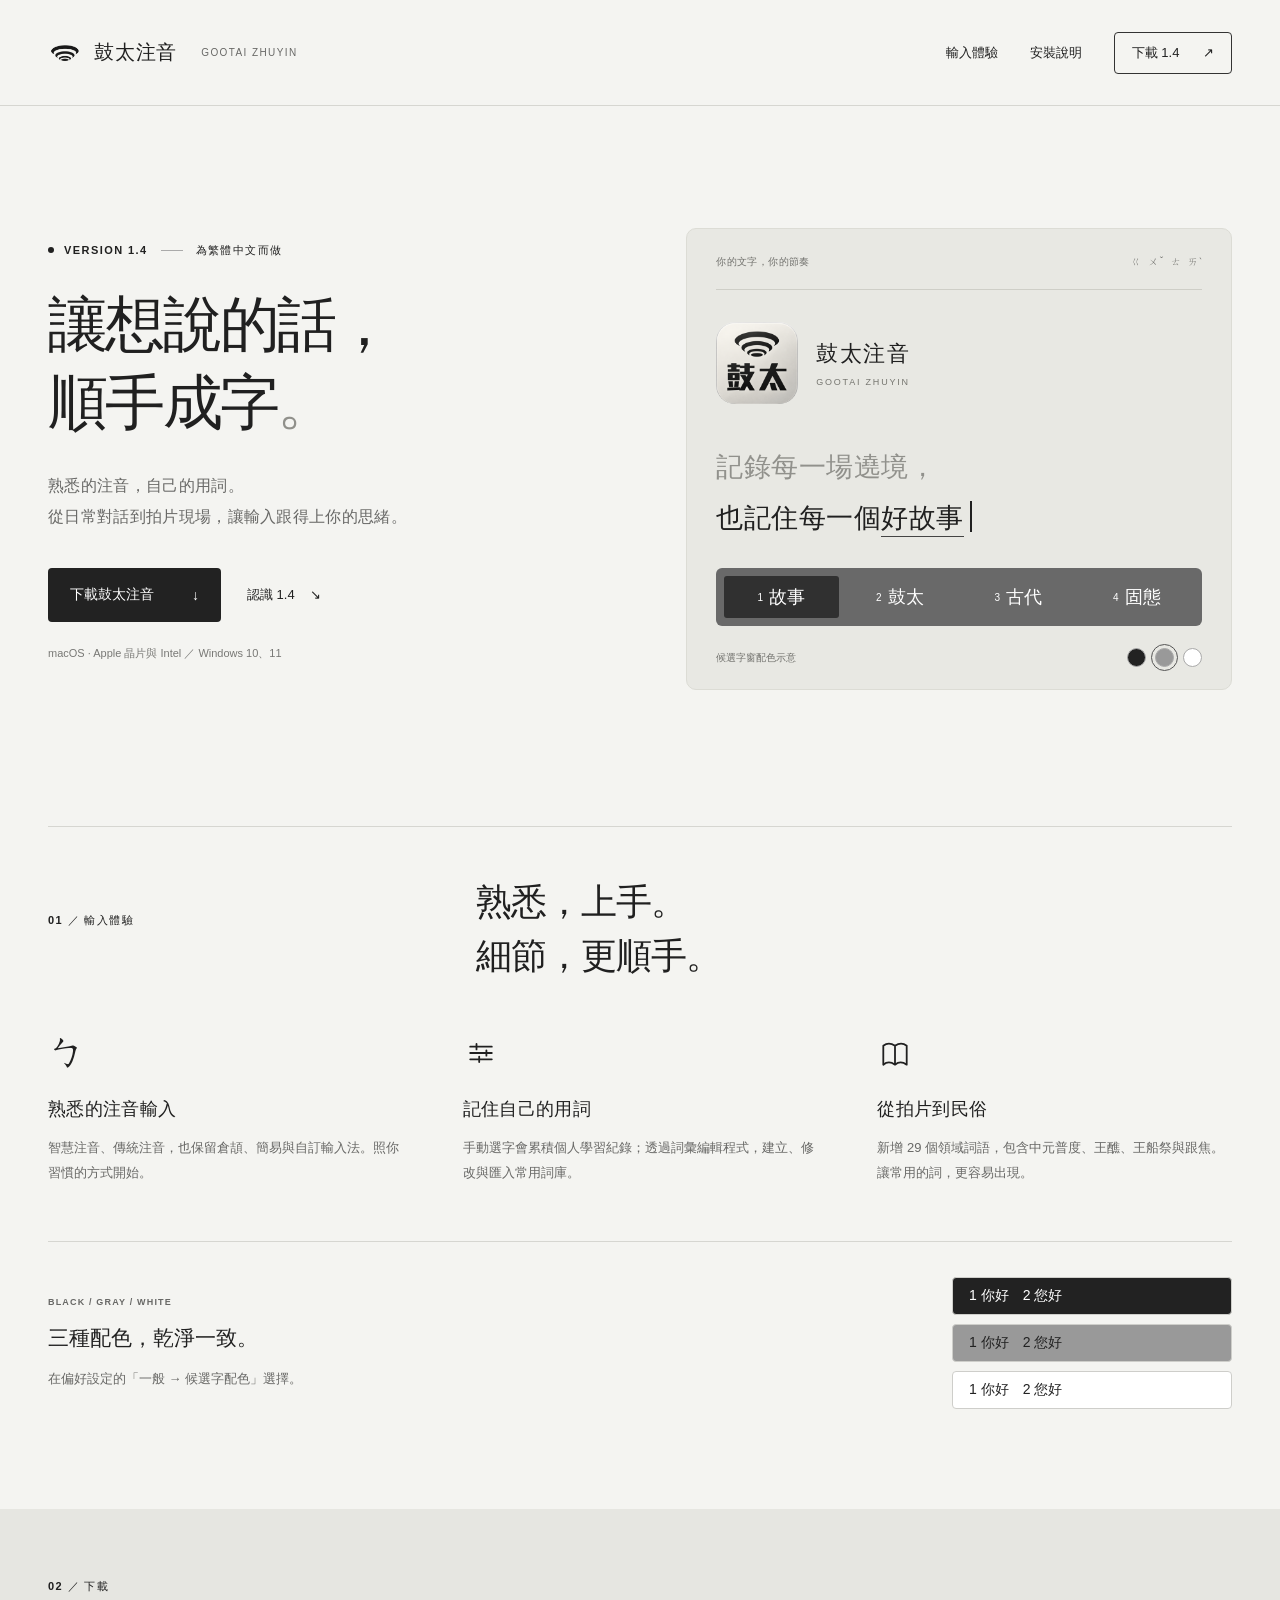
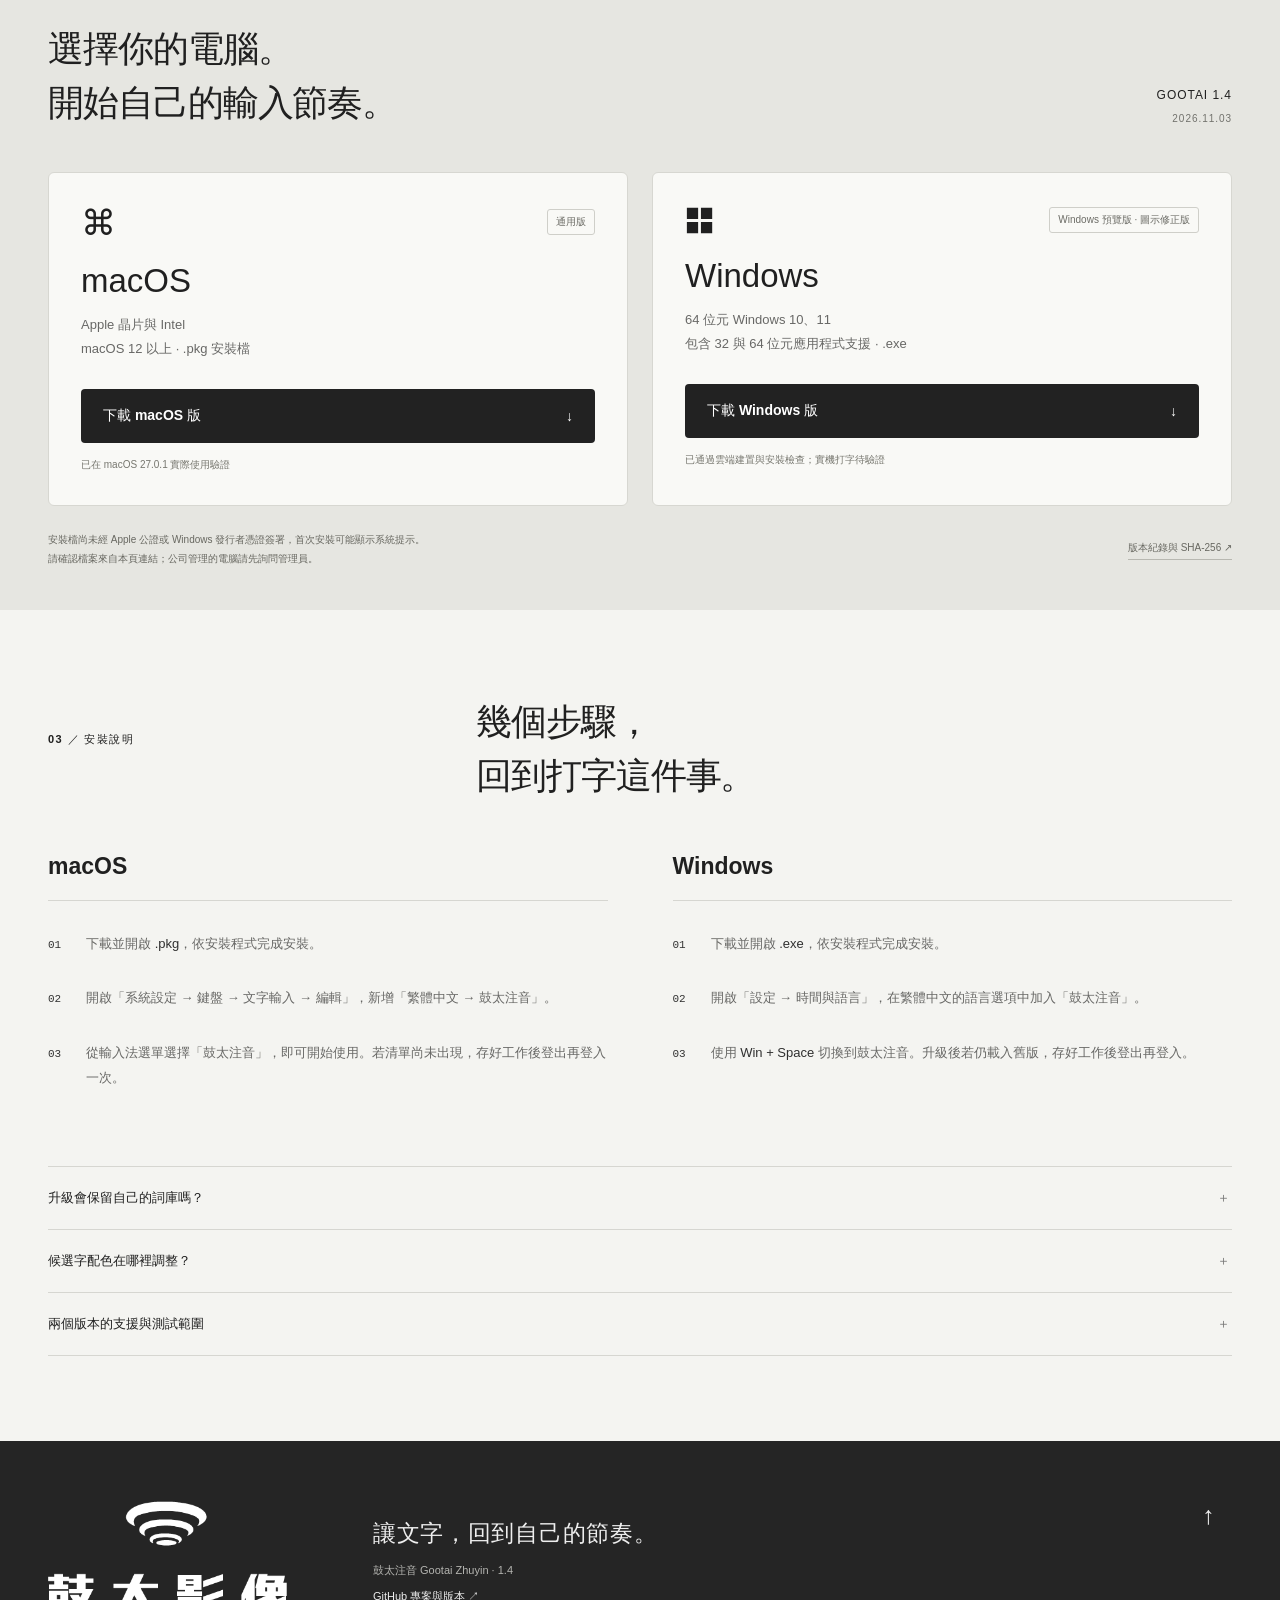
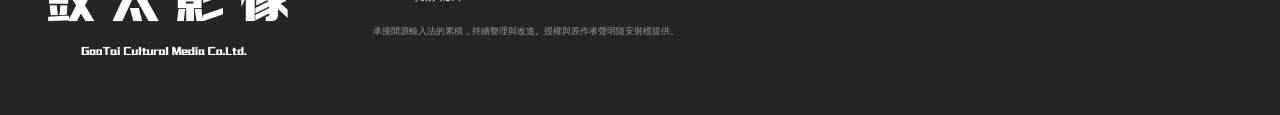
==== index.html @ e98be7f9 "Point Windows download to verified Gootai icon revision 1.4-r2" ====
<!doctype html>
<html lang="zh-Hant">
<head>
<meta charset="utf-8"><meta name="viewport" content="width=device-width, initial-scale=1">
<title>鼓太注音 Gootai — macOS 與 Windows 下載</title>
<meta name="description" content="鼓太注音 1.4：熟悉的注音輸入、個人化學習與黑灰白候選字窗。下載 macOS 通用版與 Windows 版。">
<meta name="theme-color" content="#f4f4f1"><link rel="icon" href="assets/gootai-mark.png"><link rel="stylesheet" href="style.css">
</head>
<body>
<a class="skip" href="#main">跳至主要內容</a>
<header class="header"><a class="product" href="#" aria-label="鼓太注音首頁"><img src="assets/gootai-mark.png" width="34" height="34" alt=""><span>鼓太注音</span><small>GOOTAI ZHUYIN</small></a><nav aria-label="主要導覽"><a href="#features">輸入體驗</a><a href="#install">安裝說明</a><a class="nav-download" href="#download">下載 1.4 <span aria-hidden="true">↗</span></a></nav></header>
<main id="main">
<section class="hero wrap">
<div class="hero-copy"><p class="eyebrow"><span class="dot"></span> VERSION 1.4 <span class="eyebrow-line"></span> 為繁體中文而做</p><h1>讓想說的話，<br>順手成字<span class="period">。</span></h1><p class="lead">熟悉的注音，自己的用詞。<br>從日常對話到拍片現場，讓輸入跟得上你的思緒。</p><div class="hero-actions"><a class="button dark" href="#download">下載鼓太注音 <span aria-hidden="true">↓</span></a><a class="text-link" href="#features">認識 1.4 <span aria-hidden="true">↘</span></a></div><p class="system-note">macOS · Apple 晶片與 Intel ／ Windows 10、11</p></div>
<div class="hero-visual"><div class="visual-top"><span>你的文字，你的節奏</span><span class="mono">ㄍ ㄨˇ ㄊ ㄞˋ</span></div><div class="app-identity"><img src="assets/gootai-app.png" width="128" height="128" alt="鼓太注音應用程式圖示"><div><span class="app-name">鼓太注音</span><span class="app-english">GOOTAI ZHUYIN</span></div></div><div class="writing"><span>記錄每一場遶境，</span><br>也記住每一個<span class="underlined">好故事</span><span class="caret" aria-hidden="true"></span></div><div class="candidate-preview" data-theme="gray" aria-label="候選字窗配色示意"><span class="candidate selected"><small>1</small> 故事</span><span class="candidate"><small>2</small> 鼓太</span><span class="candidate"><small>3</small> 古代</span><span class="candidate"><small>4</small> 固態</span></div><div class="preview-bottom"><span>候選字窗配色示意</span><div class="swatches" role="group" aria-label="預覽候選字配色"><button class="swatch black" data-set-theme="black" aria-label="預覽黑色" aria-pressed="false"></button><button class="swatch gray" data-set-theme="gray" aria-label="預覽灰色" aria-pressed="true"></button><button class="swatch white" data-set-theme="white" aria-label="預覽白色" aria-pressed="false"></button></div></div></div>
</section>
<section class="features wrap" id="features"><div class="section-top"><p class="eyebrow">01 ／ 輸入體驗</p><h2>熟悉，上手。<br>細節，更順手。</h2></div><div class="feature-grid"><article><span class="feature-symbol" aria-hidden="true">ㄅ</span><h3>熟悉的注音輸入</h3><p>智慧注音、傳統注音，也保留倉頡、簡易與自訂輸入法。照你習慣的方式開始。</p></article><article><svg viewBox="0 0 40 40" class="feature-symbol" aria-hidden="true"><path d="M8 13h24M8 20h24M8 27h24M15 10v6M26 17v6M18 24v6"/></svg><h3>記住自己的用詞</h3><p>手動選字會累積個人學習紀錄；透過詞彙編輯程式，建立、修改與匯入常用詞庫。</p></article><article><svg viewBox="0 0 40 40" class="feature-symbol" aria-hidden="true"><path d="M7 12q6-5 13 0q7-5 13 0v21q-7-5-13 0q-7-5-13 0zM20 12v21"/></svg><h3>從拍片到民俗</h3><p>新增 29 個領域詞語，包含中元普度、王醮、王船祭與跟焦。讓常用的詞，更容易出現。</p></article></div><div class="theme-row"><div><p class="eyebrow">BLACK / GRAY / WHITE</p><h3>三種配色，乾淨一致。</h3><p>在偏好設定的「一般 → 候選字配色」選擇。</p></div><div class="mini-themes"><span class="mini black"><b>1 你好</b>　2 您好</span><span class="mini gray"><b>1 你好</b>　2 您好</span><span class="mini white"><b>1 你好</b>　2 您好</span></div></div></section>
<section class="download-section" id="download"><div class="wrap"><div class="download-title"><div><p class="eyebrow">02 ／ 下載</p><h2>選擇你的電腦。<br>開始自己的輸入節奏。</h2></div><span class="release-label">GOOTAI 1.4<br><small>2026.11.03</small></span></div><div class="download-grid"><article class="download-card"><div class="platform-heading"><span class="platform-mark" aria-hidden="true">⌘</span><span class="badge">通用版</span></div><h3>macOS</h3><p class="platform-detail">Apple 晶片與 Intel<br>macOS 12 以上 · .pkg 安裝檔</p><a class="button dark download-file" href="https://github.com/jeihan101/gootai-zhuyin/releases/download/v1.4/GootaiZhuyin-1.4-Universal.pkg">下載 macOS 版 <span aria-hidden="true">↓</span></a><p class="file-note">已在 macOS 27.0.1 實際使用驗證</p></article><article class="download-card"><div class="platform-heading"><svg class="windows-mark" viewBox="0 0 32 32" aria-hidden="true"><path d="M2 3h12v12H2zM17 3h12v12H17zM2 18h12v12H2zM17 18h12v12H17z"/></svg><span class="badge">Windows 預覽版 · 圖示修正版</span></div><h3>Windows</h3><p class="platform-detail">64 位元 Windows 10、11<br>包含 32 與 64 位元應用程式支援 · .exe</p><a class="button dark download-file" href="https://github.com/jeihan101/gootai-zhuyin/releases/download/v1.4/GootaiZhuyin-Windows-1.4-r2-Setup.exe">下載 Windows 版 <span aria-hidden="true">↓</span></a><p class="file-note">已通過雲端建置與安裝檢查；實機打字待驗證</p></article></div><div class="download-foot"><p>安裝檔尚未經 Apple 公證或 Windows 發行者憑證簽署，首次安裝可能顯示系統提示。<br>請確認檔案來自本頁連結；公司管理的電腦請先詢問管理員。</p><a href="https://github.com/jeihan101/gootai-zhuyin/releases/tag/v1.4">版本紀錄與 SHA-256 <span aria-hidden="true">↗</span></a></div></div></section>
<section class="install wrap" id="install"><div class="section-top"><p class="eyebrow">03 ／ 安裝說明</p><h2>幾個步驟，<br>回到打字這件事。</h2></div><div class="install-columns"><article><h3>macOS</h3><ol><li>下載並開啟 <strong>.pkg</strong>，依安裝程式完成安裝。</li><li>開啟「系統設定 → 鍵盤 → 文字輸入 → 編輯」，新增「繁體中文 → 鼓太注音」。</li><li>從輸入法選單選擇「鼓太注音」，即可開始使用。若清單尚未出現，存好工作後登出再登入一次。</li></ol></article><article><h3>Windows</h3><ol><li>下載並開啟 <strong>.exe</strong>，依安裝程式完成安裝。</li><li>開啟「設定 → 時間與語言」，在繁體中文的語言選項中加入「鼓太注音」。</li><li>使用 <strong>Win + Space</strong> 切換到鼓太注音。升級後若仍載入舊版，存好工作後登出再登入。</li></ol></article></div><details><summary>升級會保留自己的詞庫嗎？</summary><p>1.4 延用原有鼓太注音的資料位置。升級前仍建議從詞彙編輯程式匯出備份；安裝檔不包含任何人的私人詞彙或學習紀錄。</p></details><details><summary>候選字配色在哪裡調整？</summary><p>開啟鼓太注音偏好設定，在「一般 → 候選字配色」選擇黑色、灰色或白色。上方的配色預覽只是網頁示意，不會更動你電腦的設定。</p></details><details><summary>兩個版本的支援與測試範圍</summary><p>macOS 版支援 Apple 晶片與 Intel，已在 macOS 27.0.1 使用。Windows 版目前為預覽版，支援 x64 Windows 10 以上，包含 x86 應用程式；雲端測試不能取代 Windows 電腦上的完整打字驗證。兩版目前都未整合善解模型。</p></details></section>
</main>
<footer><div class="wrap footer-inner"><div class="brand-lockup" role="img" aria-label="鼓太影像 GooTai Cultural Media Co., Ltd. 原版 Logo 與標準字"><img src="assets/gootai-brand-white.png" alt="" width="1314" height="1234"></div><div class="footer-copy"><p>讓文字，回到自己的節奏。</p><span>鼓太注音 Gootai Zhuyin · 1.4</span><a href="https://github.com/jeihan101/gootai-zhuyin">GitHub 專案與版本 <span aria-hidden="true">↗</span></a><small>承接開源輸入法的累積，持續整理與改進。授權與原作者聲明隨安裝檔提供。</small></div><a class="back-top" href="#" aria-label="回到頂端">↑</a></div></footer>
<script src="script.js"></script>
</body></html>
---- style.css ----
:root{--paper:#f4f4f1;--ink:#202020;--muted:#686866;--line:#d6d6d1;--white:#fff;font-family:-apple-system,BlinkMacSystemFont,"Noto Sans TC","Microsoft JhengHei",sans-serif;color:var(--ink);background:var(--paper);font-synthesis:none}*{box-sizing:border-box}html{scroll-behavior:smooth;scroll-padding-top:28px}body{margin:0}a{color:inherit;text-decoration:none}button{font:inherit}a:focus-visible,button:focus-visible,summary:focus-visible{outline:3px solid #888;outline-offset:5px}img{max-width:100%}.wrap{width:min(1200px,calc(100% - 96px));margin:auto}.header{height:106px;max-width:1440px;margin:auto;padding:0 48px;display:flex;align-items:center;justify-content:space-between;border-bottom:1px solid var(--line)}.product{display:flex;align-items:center;gap:12px;font-size:20px;font-weight:700;letter-spacing:.04em}.product img{object-fit:contain}.product small{font-size:10px;font-weight:500;letter-spacing:.14em;margin-left:12px;color:var(--muted)}nav{display:flex;gap:32px;align-items:center;font-size:13px}.nav-download{border:1px solid #333;border-radius:4px;padding:11px 17px}.nav-download span{margin-left:20px}.hero{min-height:720px;display:grid;grid-template-columns:1.05fr 1fr;gap:65px;align-items:center;padding:86px 0 100px}.eyebrow{font-size:11px;letter-spacing:.13em;display:flex;align-items:center;gap:10px;font-weight:600;margin:0 0 28px}.dot{width:6px;height:6px;background:var(--ink);border-radius:50%}.eyebrow-line{height:1px;width:22px;background:#aaa;margin:0 3px}h1{font-size:clamp(40px,4.7vw,66px);letter-spacing:-.045em;line-height:1.3;font-weight:650;margin:0 0 28px}.period{color:#90908b}.lead{color:var(--muted);font-size:16px;line-height:1.95;margin:0 0 36px;letter-spacing:.02em}.hero-actions{display:flex;gap:26px;align-items:center}.button{height:54px;padding:0 22px;display:flex;align-items:center;justify-content:space-between;gap:38px;border-radius:4px;font-size:14px;font-weight:600;transition:background .2s,transform .2s}.button.dark{background:#222;color:#fff}.button:hover{background:#444;transform:translateY(-1px)}.text-link{font-size:13px}.text-link span{margin-left:12px}.system-note{font-size:11px;color:#787875;margin-top:22px;line-height:1.8}.hero-visual{background:#e8e8e3;border:1px solid #dcdcd5;border-radius:10px;padding:26px 29px 22px;position:relative}.visual-top{display:flex;justify-content:space-between;font-size:10px;letter-spacing:.04em;color:#71716d;border-bottom:1px solid #cecec7;padding-bottom:20px;gap:10px}.mono{font-family:monospace}.app-identity{display:flex;align-items:center;gap:18px;margin:32px 0 38px}.app-identity img{width:82px;height:82px;border-radius:19px}.app-identity>div{display:flex;flex-direction:column;gap:8px}.app-name{font-size:22px;font-weight:650;letter-spacing:.07em}.app-english{font-size:9px;letter-spacing:.2em;color:#767670}.writing{font-size:clamp(18px,2.1vw,29px);line-height:1.9;letter-spacing:.02em;margin-bottom:24px}.writing>span:first-child{color:#91918c}.underlined{border-bottom:1px solid #444;padding-bottom:3px}.caret{display:inline-block;height:1.15em;width:2px;margin-left:6px;background:#202020;vertical-align:-.2em}.candidate-preview{display:flex;gap:4px;padding:8px;border-radius:6px;background:#696969;color:#fff;transition:background .2s,color .2s}.candidate{display:flex;align-items:center;gap:6px;padding:9px 8px;font-size:18px;white-space:nowrap;flex:1;justify-content:center}.candidate small{font-size:10px}.candidate.selected{background:#303030;color:white;border-radius:3px}.candidate-preview[data-theme=black]{background:#202020}.candidate-preview[data-theme=black] .selected{background:#565656}.candidate-preview[data-theme=white]{background:#fafafa;color:#202020}.candidate-preview[data-theme=white] .selected{background:#484848;color:#fff}.preview-bottom{display:flex;align-items:center;justify-content:space-between;margin-top:22px;font-size:10px;color:#71716d}.swatches{display:flex;gap:9px}.swatch{width:19px;height:19px;border-radius:50%;border:1px solid #aaa;cursor:pointer;padding:0}.black{background:#222;color:#fff}.gray{background:#999;color:#222}.white{background:#fff;color:#222}.swatch[aria-pressed=true]{outline:1px solid #555;outline-offset:3px}.features{padding:48px 0 100px;border-top:1px solid var(--line)}.section-top{display:grid;grid-template-columns:1fr 2fr;gap:50px;margin-bottom:50px}.section-top .eyebrow{margin-top:10px}h2{font-size:36px;line-height:1.5;letter-spacing:-.03em;font-weight:600;margin:0}h3{font-weight:600;margin:0}.feature-grid{display:grid;grid-template-columns:repeat(3,1fr);gap:60px}.feature-symbol{display:block;width:36px;height:40px;font-size:38px;font-weight:600;line-height:1;margin:0 0 24px;fill:none;stroke:currentColor;stroke-width:2;stroke-linecap:round;stroke-linejoin:round}.feature-grid h3{font-size:18px;letter-spacing:.02em}.feature-grid p,.theme-row p{font-size:13px;line-height:1.95;color:var(--muted);margin:14px 0 0}.theme-row{margin-top:55px;padding-top:35px;border-top:1px solid var(--line);display:flex;align-items:center;justify-content:space-between;gap:30px}.theme-row .eyebrow{font-size:9px;margin:0 0 12px}.theme-row h3{font-size:21px}.mini-themes{display:flex;flex-direction:column;gap:9px;min-width:280px}.mini{font-size:14px;border-radius:4px;padding:9px 16px;border:1px solid #cececa}.mini b{font-weight:500}.download-section{background:#e6e6e1;padding:70px 0 42px}.download-title{display:flex;justify-content:space-between;align-items:flex-end;margin-bottom:42px}.release-label{font-size:12px;letter-spacing:.08em;text-align:right;line-height:1.9}.release-label small{color:#72726d;font-size:10px}.download-grid{display:grid;grid-template-columns:1fr 1fr;gap:24px}.download-card{background:#f9f9f6;border:1px solid #d7d7d1;border-radius:6px;padding:32px}.platform-heading{display:flex;align-items:center;justify-content:space-between;margin-bottom:22px}.platform-mark{font-size:35px;line-height:1}.windows-mark{width:30px;height:30px;fill:currentColor}.badge{border:1px solid #cfcfc9;border-radius:3px;padding:5px 8px;font-size:10px;color:#6c6c66}.download-card h3{font-size:33px;font-weight:500;margin-bottom:13px}.platform-detail{font-size:13px;line-height:1.9;color:var(--muted);min-height:50px;margin:0 0 26px}.download-card .button{width:100%}.file-note{font-size:10px;color:#77776f;margin:13px 0 0;line-height:1.7}.download-foot{display:flex;justify-content:space-between;gap:40px;margin-top:24px;align-items:center;font-size:10px;line-height:1.9;color:#686861}.download-foot p{margin:0}.download-foot a{white-space:nowrap;border-bottom:1px solid #b8b8b1;padding-bottom:2px}.install{padding:85px 0}.install-columns{display:grid;grid-template-columns:1fr 1fr;gap:65px;margin-bottom:45px}.install-columns h3{font-size:23px;border-bottom:1px solid var(--line);padding-bottom:20px}.install ol{padding:0;list-style:none;counter-reset:steps}.install li{counter-increment:steps;padding:15px 0 15px 38px;position:relative;font-size:13px;color:var(--muted);line-height:1.9}.install li:before{content:counter(steps,decimal-leading-zero);position:absolute;left:0;font-size:11px;color:#333;top:18px;font-family:monospace}.install strong{color:#303030;font-weight:500}details{border-top:1px solid var(--line);font-size:13px}details:last-child{border-bottom:1px solid var(--line)}summary{padding:22px 30px 22px 0;cursor:pointer;list-style:none;position:relative}summary:after{content:'＋';position:absolute;right:2px;color:#777}details[open] summary:after{content:'−'}details p{line-height:1.9;color:var(--muted);max-width:850px;margin:0 0 24px}footer{background:#252525;color:#eee}.footer-inner{display:grid;grid-template-columns:260px 1fr 30px;gap:65px;align-items:center;padding:60px 0}.brand-lockup{width:240px;aspect-ratio:379/243;position:relative;overflow:hidden}.brand-lockup img{max-width:none;position:absolute;width:346.7%;height:auto;left:-128.23%;top:-215.23%}.footer-copy{display:flex;flex-direction:column;gap:11px}.footer-copy p{font-size:23px;margin:0 0 3px;letter-spacing:.03em}.footer-copy>span{font-size:11px;color:#b5b5b1}.footer-copy a{font-size:11px;width:max-content}.footer-copy small{font-size:9px;color:#999;line-height:1.8;margin-top:8px}.back-top{align-self:start;font-size:25px}.skip{position:absolute;left:15px;top:-100px;z-index:5;padding:12px;background:#222;color:white}.skip:focus{top:10px}
@media(min-width:1600px){.hero{min-height:790px}}@media(max-width:1000px){.wrap{width:calc(100% - 56px)}.header{padding:0 28px;height:84px}.product small{display:none}.hero{gap:30px;padding:65px 0;min-height:620px}.hero-visual{padding:20px}.candidate{font-size:15px;padding:8px 4px}.hero h1{font-size:43px}.feature-grid{gap:30px}.footer-inner{gap:30px;grid-template-columns:220px 1fr 25px}.brand-lockup{width:210px}.download-card{padding:25px}.download-foot{align-items:flex-start}}
@media(max-width:700px){.wrap{width:calc(100% - 40px)}.header{height:76px;padding:0 20px}.product{font-size:17px;gap:8px}.product img{width:28px;height:28px}nav{gap:18px;font-size:11px}nav>a:first-child,nav>a:nth-child(2){display:none}.nav-download{padding:9px 12px}.hero{grid-template-columns:1fr;gap:43px;padding:45px 0 55px}.hero h1{font-size:45px}.hero .eyebrow{font-size:9px;margin-bottom:23px}.lead{font-size:14px;margin-bottom:25px}.hero-visual{padding:23px}.writing{font-size:25px}.candidate{font-size:18px}.app-identity{margin:25px 0}.app-identity img{width:66px;height:66px}.app-name{font-size:20px}.section-top{grid-template-columns:1fr;gap:10px;margin-bottom:32px}.section-top .eyebrow{margin-bottom:8px}h2{font-size:29px}.features{padding-top:35px;padding-bottom:55px}.feature-grid{grid-template-columns:1fr;gap:25px}.feature-grid article{position:relative;padding-left:57px}.feature-symbol{position:absolute;left:0;top:0;width:30px;height:34px;font-size:33px}.feature-grid h3{font-size:17px}.feature-grid p{margin-top:9px}.theme-row{align-items:stretch;flex-direction:column;margin-top:35px;padding-top:30px;gap:22px}.mini-themes{min-width:0}.download-section{padding:45px 0 30px}.download-title{align-items:start;gap:15px;margin-bottom:28px}.download-title h2{font-size:27px}.release-label{font-size:9px;white-space:nowrap;margin-top:0}.download-title .eyebrow{margin-bottom:18px}.download-grid{grid-template-columns:1fr;gap:15px}.download-card{padding:25px}.download-card h3{font-size:29px}.download-foot{flex-direction:column;gap:15px;font-size:10px}.install{padding:50px 0}.install-columns{grid-template-columns:1fr;gap:25px;margin-bottom:30px}.install-columns h3{font-size:23px}.footer-inner{grid-template-columns:1fr 25px;gap:25px;padding:40px 0}.brand-lockup{width:200px;grid-column:1}.footer-copy{grid-column:1}.footer-copy p{font-size:19px}.back-top{grid-column:2;grid-row:1}.footer-copy small{font-size:9px}}
@media(prefers-reduced-motion:reduce){html{scroll-behavior:auto}*{transition:none!important}}
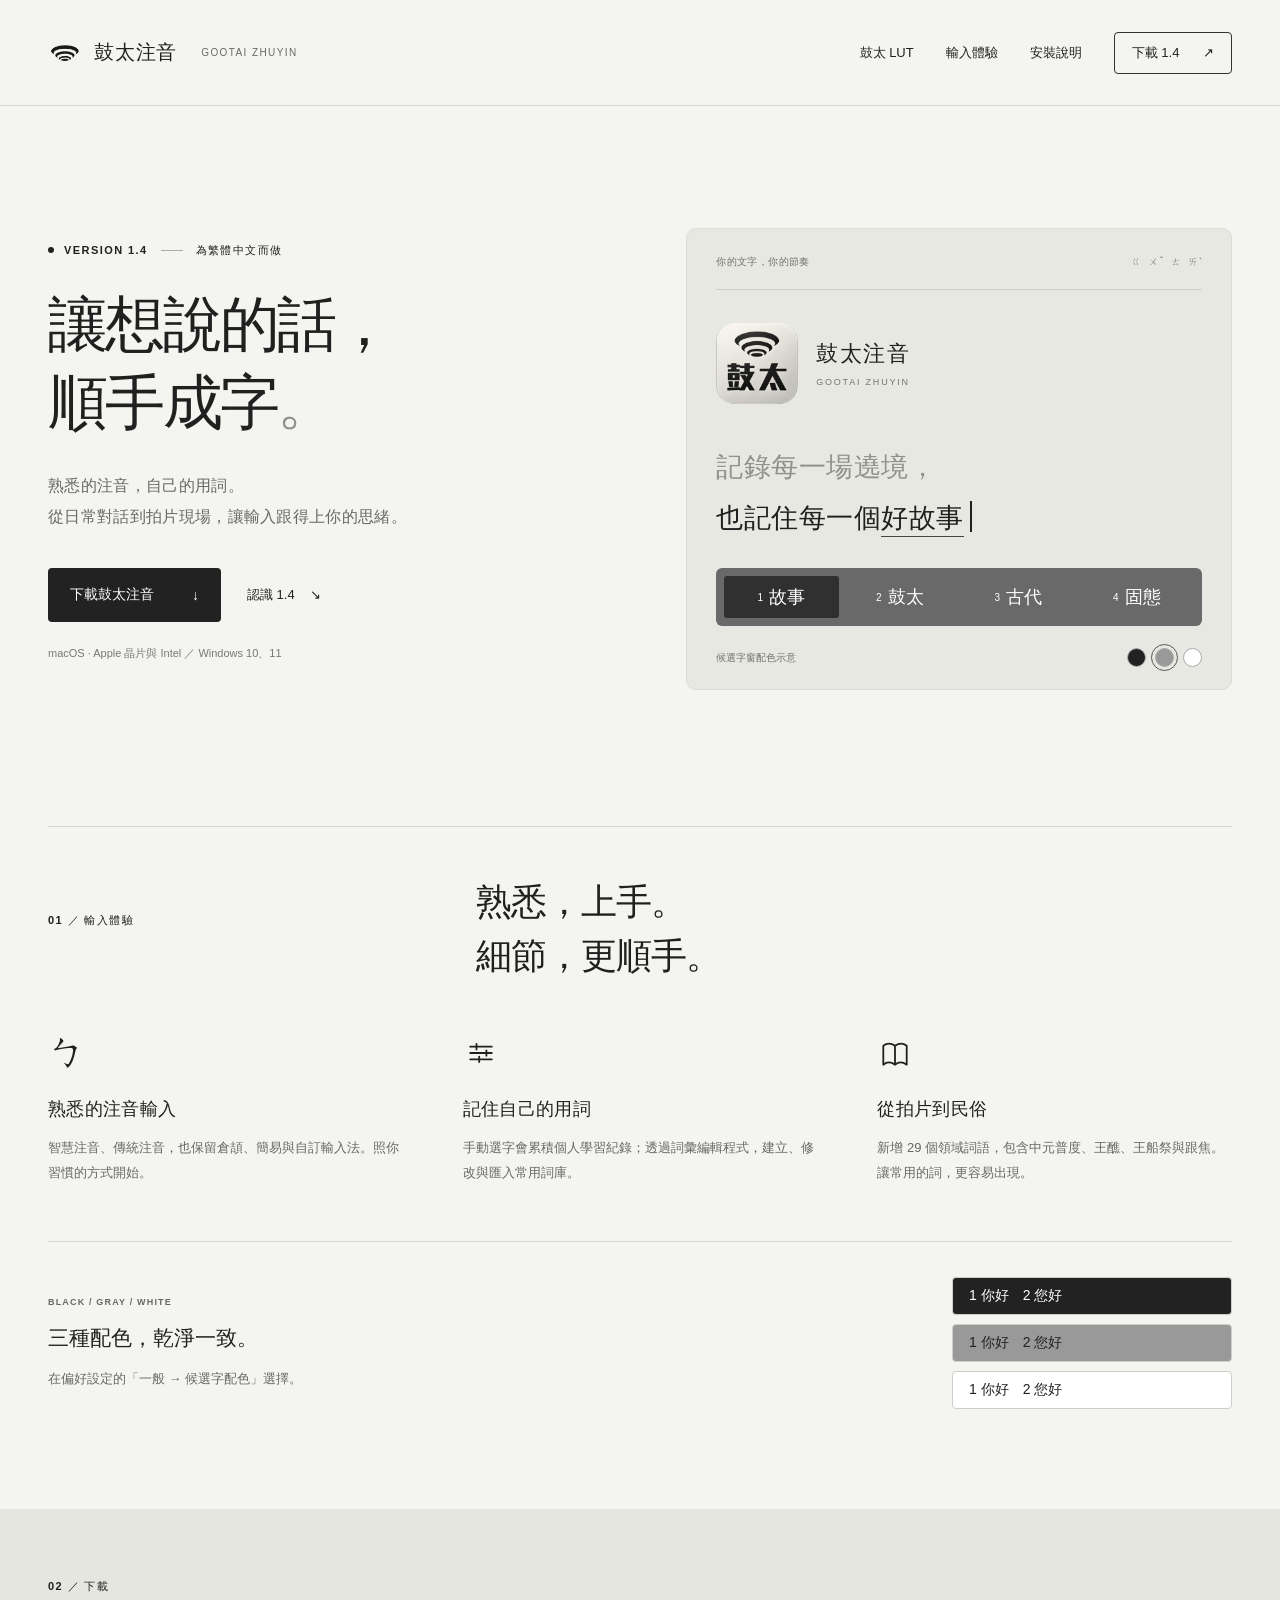
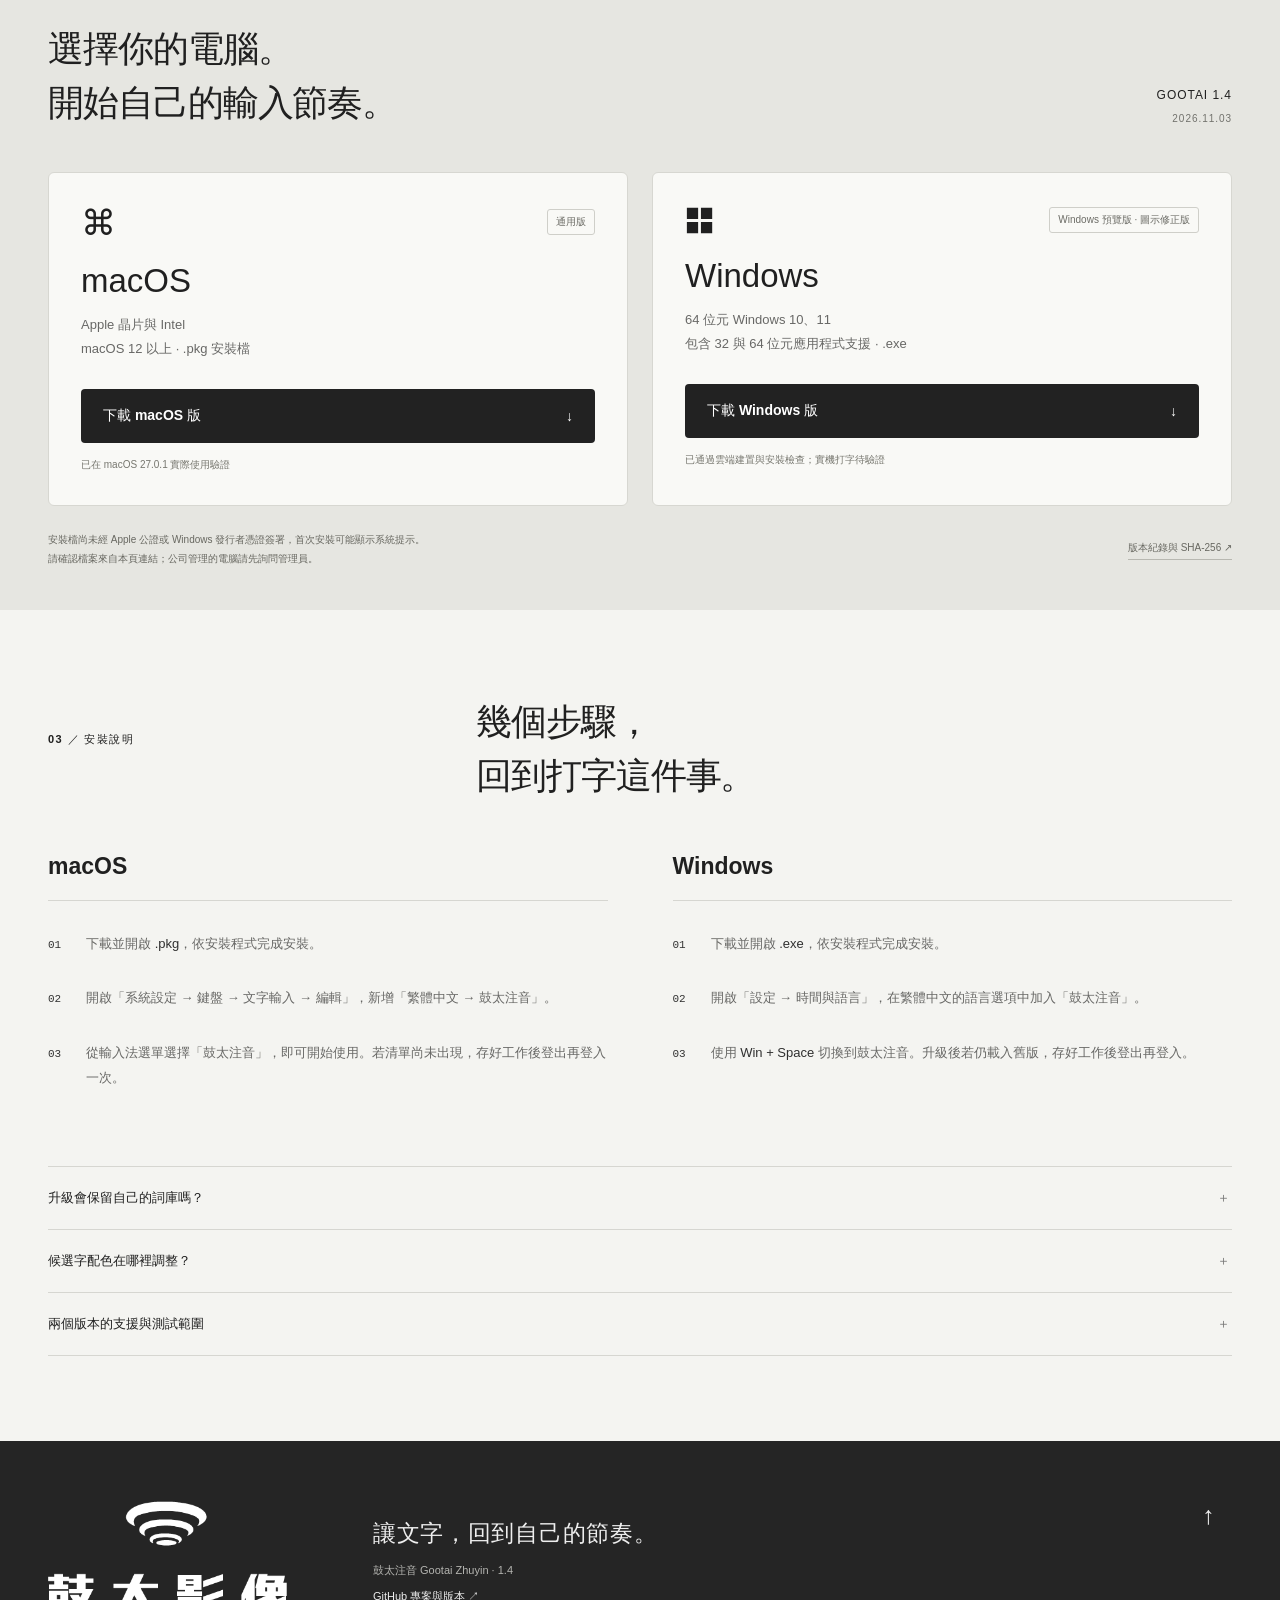
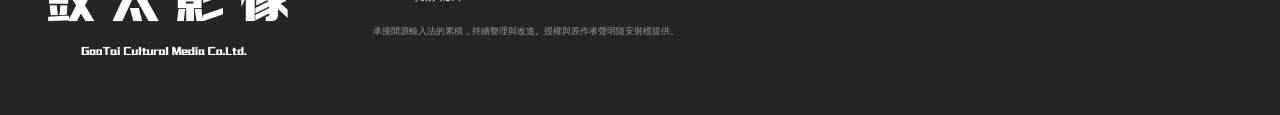
==== commit 258b72bf: "Add Gootai LUT navigation" ====
--- a/index.html
+++ b/index.html
@@ -8,14 +8,14 @@
 </head>
 <body>
 <a class="skip" href="#main">跳至主要內容</a>
-<header class="header"><a class="product" href="#" aria-label="鼓太注音首頁"><img src="assets/gootai-mark.png" width="34" height="34" alt=""><span>鼓太注音</span><small>GOOTAI ZHUYIN</small></a><nav aria-label="主要導覽"><a href="#features">輸入體驗</a><a href="#install">安裝說明</a><a class="nav-download" href="#download">下載 1.4 <span aria-hidden="true">↗</span></a></nav></header>
+<header class="header"><a class="product" href="#" aria-label="鼓太注音首頁"><img src="assets/gootai-mark.png" width="34" height="34" alt=""><span>鼓太注音</span><small>GOOTAI ZHUYIN</small></a><nav aria-label="主要導覽"><a href="lut/">鼓太 LUT</a><a href="#features">輸入體驗</a><a href="#install">安裝說明</a><a class="nav-download" href="#download">下載 1.4 <span aria-hidden="true">↗</span></a></nav></header>
 <main id="main">
 <section class="hero wrap">
 <div class="hero-copy"><p class="eyebrow"><span class="dot"></span> VERSION 1.4 <span class="eyebrow-line"></span> 為繁體中文而做</p><h1>讓想說的話，<br>順手成字<span class="period">。</span></h1><p class="lead">熟悉的注音，自己的用詞。<br>從日常對話到拍片現場，讓輸入跟得上你的思緒。</p><div class="hero-actions"><a class="button dark" href="#download">下載鼓太注音 <span aria-hidden="true">↓</span></a><a class="text-link" href="#features">認識 1.4 <span aria-hidden="true">↘</span></a></div><p class="system-note">macOS · Apple 晶片與 Intel ／ Windows 10、11</p></div>
 <div class="hero-visual"><div class="visual-top"><span>你的文字，你的節奏</span><span class="mono">ㄍ ㄨˇ ㄊ ㄞˋ</span></div><div class="app-identity"><img src="assets/gootai-app.png" width="128" height="128" alt="鼓太注音應用程式圖示"><div><span class="app-name">鼓太注音</span><span class="app-english">GOOTAI ZHUYIN</span></div></div><div class="writing"><span>記錄每一場遶境，</span><br>也記住每一個<span class="underlined">好故事</span><span class="caret" aria-hidden="true"></span></div><div class="candidate-preview" data-theme="gray" aria-label="候選字窗配色示意"><span class="candidate selected"><small>1</small> 故事</span><span class="candidate"><small>2</small> 鼓太</span><span class="candidate"><small>3</small> 古代</span><span class="candidate"><small>4</small> 固態</span></div><div class="preview-bottom"><span>候選字窗配色示意</span><div class="swatches" role="group" aria-label="預覽候選字配色"><button class="swatch black" data-set-theme="black" aria-label="預覽黑色" aria-pressed="false"></button><button class="swatch gray" data-set-theme="gray" aria-label="預覽灰色" aria-pressed="true"></button><button class="swatch white" data-set-theme="white" aria-label="預覽白色" aria-pressed="false"></button></div></div></div>
 </section>
 <section class="features wrap" id="features"><div class="section-top"><p class="eyebrow">01 ／ 輸入體驗</p><h2>熟悉，上手。<br>細節，更順手。</h2></div><div class="feature-grid"><article><span class="feature-symbol" aria-hidden="true">ㄅ</span><h3>熟悉的注音輸入</h3><p>智慧注音、傳統注音，也保留倉頡、簡易與自訂輸入法。照你習慣的方式開始。</p></article><article><svg viewBox="0 0 40 40" class="feature-symbol" aria-hidden="true"><path d="M8 13h24M8 20h24M8 27h24M15 10v6M26 17v6M18 24v6"/></svg><h3>記住自己的用詞</h3><p>手動選字會累積個人學習紀錄；透過詞彙編輯程式，建立、修改與匯入常用詞庫。</p></article><article><svg viewBox="0 0 40 40" class="feature-symbol" aria-hidden="true"><path d="M7 12q6-5 13 0q7-5 13 0v21q-7-5-13 0q-7-5-13 0zM20 12v21"/></svg><h3>從拍片到民俗</h3><p>新增 29 個領域詞語，包含中元普度、王醮、王船祭與跟焦。讓常用的詞，更容易出現。</p></article></div><div class="theme-row"><div><p class="eyebrow">BLACK / GRAY / WHITE</p><h3>三種配色，乾淨一致。</h3><p>在偏好設定的「一般 → 候選字配色」選擇。</p></div><div class="mini-themes"><span class="mini black"><b>1 你好</b>　2 您好</span><span class="mini gray"><b>1 你好</b>　2 您好</span><span class="mini white"><b>1 你好</b>　2 您好</span></div></div></section>
-<section class="download-section" id="download"><div class="wrap"><div class="download-title"><div><p class="eyebrow">02 ／ 下載</p><h2>選擇你的電腦。<br>開始自己的輸入節奏。</h2></div><span class="release-label">GOOTAI 1.4<br><small>2026.11.03</small></span></div><div class="download-grid"><article class="download-card"><div class="platform-heading"><span class="platform-mark" aria-hidden="true">⌘</span><span class="badge">通用版</span></div><h3>macOS</h3><p class="platform-detail">Apple 晶片與 Intel<br>macOS 12 以上 · .pkg 安裝檔</p><a class="button dark download-file" href="https://github.com/jeihan101/gootai-zhuyin/releases/download/v1.4/GootaiZhuyin-1.4-Universal.pkg">下載 macOS 版 <span aria-hidden="true">↓</span></a><p class="file-note">已在 macOS 27.0.1 實際使用驗證</p></article><article class="download-card"><div class="platform-heading"><svg class="windows-mark" viewBox="0 0 32 32" aria-hidden="true"><path d="M2 3h12v12H2zM17 3h12v12H17zM2 18h12v12H2zM17 18h12v12H17z"/></svg><span class="badge">Windows 預覽版 · 圖示修正版</span></div><h3>Windows</h3><p class="platform-detail">64 位元 Windows 10、11<br>包含 32 與 64 位元應用程式支援 · .exe</p><a class="button dark download-file" href="https://github.com/jeihan101/gootai-zhuyin/releases/download/v1.4/GootaiZhuyin-Windows-1.4-r2-Setup.exe">下載 Windows 版 <span aria-hidden="true">↓</span></a><p class="file-note">已通過雲端建置與安裝檢查；實機打字待驗證</p></article></div><div class="download-foot"><p>安裝檔尚未經 Apple 公證或 Windows 發行者憑證簽署，首次安裝可能顯示系統提示。<br>請確認檔案來自本頁連結；公司管理的電腦請先詢問管理員。</p><a href="https://github.com/jeihan101/gootai-zhuyin/releases/tag/v1.4">版本紀錄與 SHA-256 <span aria-hidden="true">↗</span></a></div></div></section>
+<section class="download-section" id="download"><div class="wrap"><div class="download-title"><div><p class="eyebrow">02 ／ 下載</p><h2>選擇你的電腦。<br>開始自己的輸入節奏。</h2></div><span class="release-label">GOOTAI 1.4<br><small>2026.11.03</small></span></div><div class="download-grid"><article class="download-card"><div class="platform-heading"><span class="platform-mark" aria-hidden="true">⌘</span><span class="badge">通用版</span></div><h3>macOS</h3><p class="platform-detail">Apple 晶片與 Intel<br>macOS 12 以上 · .pkg 安裝檔</p><a class="button dark download-file" href="https://github.com/jeihan101/gootai-zhuyin/releases/download/v1.4/GootaiZhuyin-1.4-Universal.pkg">下載 macOS 版 <span aria-hidden="true">↓</span></a><p class="file-note">已在 macOS 27.0.1 實際使用驗證</p></article><article class="download-card"><div class="platform-heading"><svg class="windows-mark" viewBox="0 0 32 32" aria-hidden="true"><path d="M2 3h12v12H2zM17 3h12v12H17zM2 18h12v12H2zM17 18h12v12H17z"/></svg><span class="badge">Windows 預覽版 · 圖示修正版</span></div><h3>Windows</h3><p class="platform-detail">64 位元 Windows 10、11<br>包含 32 與 64 位元應用程式支援 · .exe</p><a class="button dark download-file" href="https://github.com/jeihan101/gootai-zhuyin/releases/download/v1.4/GootaiZhuyin-Windows-1.4-r3-Setup.exe">下載 Windows 版 <span aria-hidden="true">↓</span></a><p class="file-note">已通過雲端建置與安裝檢查；實機打字待驗證</p></article></div><div class="download-foot"><p>安裝檔尚未經 Apple 公證或 Windows 發行者憑證簽署，首次安裝可能顯示系統提示。<br>請確認檔案來自本頁連結；公司管理的電腦請先詢問管理員。</p><a href="https://github.com/jeihan101/gootai-zhuyin/releases/tag/v1.4">版本紀錄與 SHA-256 <span aria-hidden="true">↗</span></a></div></div></section>
 <section class="install wrap" id="install"><div class="section-top"><p class="eyebrow">03 ／ 安裝說明</p><h2>幾個步驟，<br>回到打字這件事。</h2></div><div class="install-columns"><article><h3>macOS</h3><ol><li>下載並開啟 <strong>.pkg</strong>，依安裝程式完成安裝。</li><li>開啟「系統設定 → 鍵盤 → 文字輸入 → 編輯」，新增「繁體中文 → 鼓太注音」。</li><li>從輸入法選單選擇「鼓太注音」，即可開始使用。若清單尚未出現，存好工作後登出再登入一次。</li></ol></article><article><h3>Windows</h3><ol><li>下載並開啟 <strong>.exe</strong>，依安裝程式完成安裝。</li><li>開啟「設定 → 時間與語言」，在繁體中文的語言選項中加入「鼓太注音」。</li><li>使用 <strong>Win + Space</strong> 切換到鼓太注音。升級後若仍載入舊版，存好工作後登出再登入。</li></ol></article></div><details><summary>升級會保留自己的詞庫嗎？</summary><p>1.4 延用原有鼓太注音的資料位置。升級前仍建議從詞彙編輯程式匯出備份；安裝檔不包含任何人的私人詞彙或學習紀錄。</p></details><details><summary>候選字配色在哪裡調整？</summary><p>開啟鼓太注音偏好設定，在「一般 → 候選字配色」選擇黑色、灰色或白色。上方的配色預覽只是網頁示意，不會更動你電腦的設定。</p></details><details><summary>兩個版本的支援與測試範圍</summary><p>macOS 版支援 Apple 晶片與 Intel，已在 macOS 27.0.1 使用。Windows 版目前為預覽版，支援 x64 Windows 10 以上，包含 x86 應用程式；雲端測試不能取代 Windows 電腦上的完整打字驗證。兩版目前都未整合善解模型。</p></details></section>
 </main>
 <footer><div class="wrap footer-inner"><div class="brand-lockup" role="img" aria-label="鼓太影像 GooTai Cultural Media Co., Ltd. 原版 Logo 與標準字"><img src="assets/gootai-brand-white.png" alt="" width="1314" height="1234"></div><div class="footer-copy"><p>讓文字，回到自己的節奏。</p><span>鼓太注音 Gootai Zhuyin · 1.4</span><a href="https://github.com/jeihan101/gootai-zhuyin">GitHub 專案與版本 <span aria-hidden="true">↗</span></a><small>承接開源輸入法的累積，持續整理與改進。授權與原作者聲明隨安裝檔提供。</small></div><a class="back-top" href="#" aria-label="回到頂端">↑</a></div></footer>
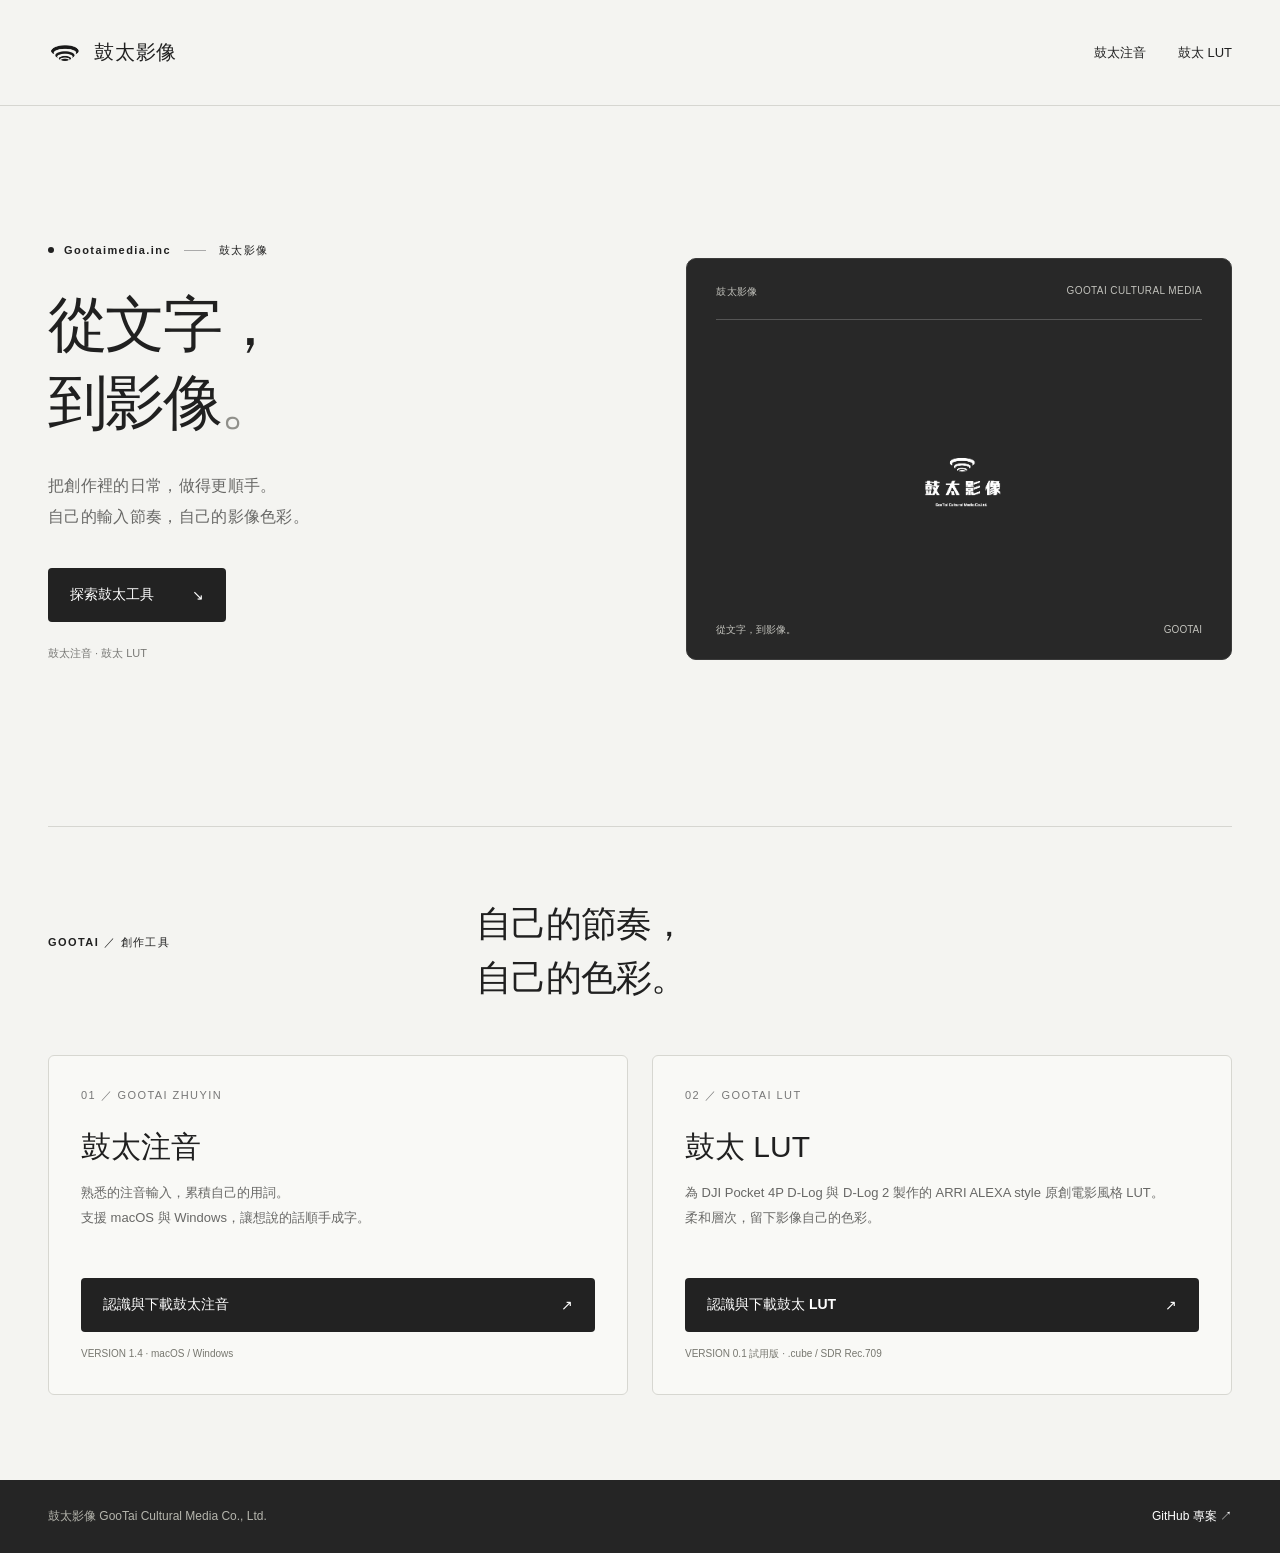
==== commit 165e1b0c: "Make Gootai Media the homepage with Zhuyin and LUT products" ====
--- a/index.html
+++ b/index.html
@@ -1,23 +1,5 @@
-<!doctype html>
-<html lang="zh-Hant">
-<head>
-<meta charset="utf-8"><meta name="viewport" content="width=device-width, initial-scale=1">
-<title>鼓太注音 Gootai — macOS 與 Windows 下載</title>
-<meta name="description" content="鼓太注音 1.4：熟悉的注音輸入、個人化學習與黑灰白候選字窗。下載 macOS 通用版與 Windows 版。">
-<meta name="theme-color" content="#f4f4f1"><link rel="icon" href="assets/gootai-mark.png"><link rel="stylesheet" href="style.css">
-</head>
-<body>
-<a class="skip" href="#main">跳至主要內容</a>
-<header class="header"><a class="product" href="#" aria-label="鼓太注音首頁"><img src="assets/gootai-mark.png" width="34" height="34" alt=""><span>鼓太注音</span><small>GOOTAI ZHUYIN</small></a><nav aria-label="主要導覽"><a href="lut/">鼓太 LUT</a><a href="#features">輸入體驗</a><a href="#install">安裝說明</a><a class="nav-download" href="#download">下載 1.4 <span aria-hidden="true">↗</span></a></nav></header>
-<main id="main">
-<section class="hero wrap">
-<div class="hero-copy"><p class="eyebrow"><span class="dot"></span> VERSION 1.4 <span class="eyebrow-line"></span> 為繁體中文而做</p><h1>讓想說的話，<br>順手成字<span class="period">。</span></h1><p class="lead">熟悉的注音，自己的用詞。<br>從日常對話到拍片現場，讓輸入跟得上你的思緒。</p><div class="hero-actions"><a class="button dark" href="#download">下載鼓太注音 <span aria-hidden="true">↓</span></a><a class="text-link" href="#features">認識 1.4 <span aria-hidden="true">↘</span></a></div><p class="system-note">macOS · Apple 晶片與 Intel ／ Windows 10、11</p></div>
-<div class="hero-visual"><div class="visual-top"><span>你的文字，你的節奏</span><span class="mono">ㄍ ㄨˇ ㄊ ㄞˋ</span></div><div class="app-identity"><img src="assets/gootai-app.png" width="128" height="128" alt="鼓太注音應用程式圖示"><div><span class="app-name">鼓太注音</span><span class="app-english">GOOTAI ZHUYIN</span></div></div><div class="writing"><span>記錄每一場遶境，</span><br>也記住每一個<span class="underlined">好故事</span><span class="caret" aria-hidden="true"></span></div><div class="candidate-preview" data-theme="gray" aria-label="候選字窗配色示意"><span class="candidate selected"><small>1</small> 故事</span><span class="candidate"><small>2</small> 鼓太</span><span class="candidate"><small>3</small> 古代</span><span class="candidate"><small>4</small> 固態</span></div><div class="preview-bottom"><span>候選字窗配色示意</span><div class="swatches" role="group" aria-label="預覽候選字配色"><button class="swatch black" data-set-theme="black" aria-label="預覽黑色" aria-pressed="false"></button><button class="swatch gray" data-set-theme="gray" aria-label="預覽灰色" aria-pressed="true"></button><button class="swatch white" data-set-theme="white" aria-label="預覽白色" aria-pressed="false"></button></div></div></div>
-</section>
-<section class="features wrap" id="features"><div class="section-top"><p class="eyebrow">01 ／ 輸入體驗</p><h2>熟悉，上手。<br>細節，更順手。</h2></div><div class="feature-grid"><article><span class="feature-symbol" aria-hidden="true">ㄅ</span><h3>熟悉的注音輸入</h3><p>智慧注音、傳統注音，也保留倉頡、簡易與自訂輸入法。照你習慣的方式開始。</p></article><article><svg viewBox="0 0 40 40" class="feature-symbol" aria-hidden="true"><path d="M8 13h24M8 20h24M8 27h24M15 10v6M26 17v6M18 24v6"/></svg><h3>記住自己的用詞</h3><p>手動選字會累積個人學習紀錄；透過詞彙編輯程式，建立、修改與匯入常用詞庫。</p></article><article><svg viewBox="0 0 40 40" class="feature-symbol" aria-hidden="true"><path d="M7 12q6-5 13 0q7-5 13 0v21q-7-5-13 0q-7-5-13 0zM20 12v21"/></svg><h3>從拍片到民俗</h3><p>新增 29 個領域詞語，包含中元普度、王醮、王船祭與跟焦。讓常用的詞，更容易出現。</p></article></div><div class="theme-row"><div><p class="eyebrow">BLACK / GRAY / WHITE</p><h3>三種配色，乾淨一致。</h3><p>在偏好設定的「一般 → 候選字配色」選擇。</p></div><div class="mini-themes"><span class="mini black"><b>1 你好</b>　2 您好</span><span class="mini gray"><b>1 你好</b>　2 您好</span><span class="mini white"><b>1 你好</b>　2 您好</span></div></div></section>
-<section class="download-section" id="download"><div class="wrap"><div class="download-title"><div><p class="eyebrow">02 ／ 下載</p><h2>選擇你的電腦。<br>開始自己的輸入節奏。</h2></div><span class="release-label">GOOTAI 1.4<br><small>2026.11.03</small></span></div><div class="download-grid"><article class="download-card"><div class="platform-heading"><span class="platform-mark" aria-hidden="true">⌘</span><span class="badge">通用版</span></div><h3>macOS</h3><p class="platform-detail">Apple 晶片與 Intel<br>macOS 12 以上 · .pkg 安裝檔</p><a class="button dark download-file" href="https://github.com/jeihan101/gootai-zhuyin/releases/download/v1.4/GootaiZhuyin-1.4-Universal.pkg">下載 macOS 版 <span aria-hidden="true">↓</span></a><p class="file-note">已在 macOS 27.0.1 實際使用驗證</p></article><article class="download-card"><div class="platform-heading"><svg class="windows-mark" viewBox="0 0 32 32" aria-hidden="true"><path d="M2 3h12v12H2zM17 3h12v12H17zM2 18h12v12H2zM17 18h12v12H17z"/></svg><span class="badge">Windows 預覽版 · 圖示修正版</span></div><h3>Windows</h3><p class="platform-detail">64 位元 Windows 10、11<br>包含 32 與 64 位元應用程式支援 · .exe</p><a class="button dark download-file" href="https://github.com/jeihan101/gootai-zhuyin/releases/download/v1.4/GootaiZhuyin-Windows-1.4-r3-Setup.exe">下載 Windows 版 <span aria-hidden="true">↓</span></a><p class="file-note">已通過雲端建置與安裝檢查；實機打字待驗證</p></article></div><div class="download-foot"><p>安裝檔尚未經 Apple 公證或 Windows 發行者憑證簽署，首次安裝可能顯示系統提示。<br>請確認檔案來自本頁連結；公司管理的電腦請先詢問管理員。</p><a href="https://github.com/jeihan101/gootai-zhuyin/releases/tag/v1.4">版本紀錄與 SHA-256 <span aria-hidden="true">↗</span></a></div></div></section>
-<section class="install wrap" id="install"><div class="section-top"><p class="eyebrow">03 ／ 安裝說明</p><h2>幾個步驟，<br>回到打字這件事。</h2></div><div class="install-columns"><article><h3>macOS</h3><ol><li>下載並開啟 <strong>.pkg</strong>，依安裝程式完成安裝。</li><li>開啟「系統設定 → 鍵盤 → 文字輸入 → 編輯」，新增「繁體中文 → 鼓太注音」。</li><li>從輸入法選單選擇「鼓太注音」，即可開始使用。若清單尚未出現，存好工作後登出再登入一次。</li></ol></article><article><h3>Windows</h3><ol><li>下載並開啟 <strong>.exe</strong>，依安裝程式完成安裝。</li><li>開啟「設定 → 時間與語言」，在繁體中文的語言選項中加入「鼓太注音」。</li><li>使用 <strong>Win + Space</strong> 切換到鼓太注音。升級後若仍載入舊版，存好工作後登出再登入。</li></ol></article></div><details><summary>升級會保留自己的詞庫嗎？</summary><p>1.4 延用原有鼓太注音的資料位置。升級前仍建議從詞彙編輯程式匯出備份；安裝檔不包含任何人的私人詞彙或學習紀錄。</p></details><details><summary>候選字配色在哪裡調整？</summary><p>開啟鼓太注音偏好設定，在「一般 → 候選字配色」選擇黑色、灰色或白色。上方的配色預覽只是網頁示意，不會更動你電腦的設定。</p></details><details><summary>兩個版本的支援與測試範圍</summary><p>macOS 版支援 Apple 晶片與 Intel，已在 macOS 27.0.1 使用。Windows 版目前為預覽版，支援 x64 Windows 10 以上，包含 x86 應用程式；雲端測試不能取代 Windows 電腦上的完整打字驗證。兩版目前都未整合善解模型。</p></details></section>
-</main>
-<footer><div class="wrap footer-inner"><div class="brand-lockup" role="img" aria-label="鼓太影像 GooTai Cultural Media Co., Ltd. 原版 Logo 與標準字"><img src="assets/gootai-brand-white.png" alt="" width="1314" height="1234"></div><div class="footer-copy"><p>讓文字，回到自己的節奏。</p><span>鼓太注音 Gootai Zhuyin · 1.4</span><a href="https://github.com/jeihan101/gootai-zhuyin">GitHub 專案與版本 <span aria-hidden="true">↗</span></a><small>承接開源輸入法的累積，持續整理與改進。授權與原作者聲明隨安裝檔提供。</small></div><a class="back-top" href="#" aria-label="回到頂端">↑</a></div></footer>
-<script src="script.js"></script>
-</body></html>
+<!doctype html><html lang="zh-Hant"><head><meta charset="utf-8"><meta name="viewport" content="width=device-width, initial-scale=1"><title>Gootaimedia.inc 鼓太影像 — 鼓太注音與鼓太 LUT</title><meta name="description" content="鼓太影像 GooTai Cultural Media：從文字到影像，探索鼓太注音輸入法與鼓太 LUT 電影風格調色工具。"><link rel="stylesheet" href="style.css"><style>.brand-hero{background:#202020;color:#fff;text-align:center;padding:76px 24px 70px}.brand-original{width:min(330px,65vw);height:auto;display:block;margin:0 auto 32px}.brand-hero h1{font-size:clamp(34px,5vw,56px);margin-bottom:18px}.brand-hero .lead{color:#c1c1bb;margin:0}.brand-hero .eyebrow{justify-content:center;color:#b5b5ad;margin-bottom:22px}.products{padding:70px 0 85px}.products>.section-top{grid-template-columns:1fr 2fr}.product-tile{display:flex;flex-direction:column;min-height:340px}.product-tile .platform-detail{flex:1}.product-tile h3{font-size:30px}.tile-label{font-size:11px;letter-spacing:.13em;color:#777;margin:0 0 24px}.home-foot{display:flex;justify-content:space-between;gap:24px;padding:28px 0;font-size:12px;color:#b5b5ad}.home-foot a{color:#fff}@media(max-width:680px){.header{height:auto;min-height:86px;padding-top:18px;padding-bottom:18px;flex-wrap:wrap;gap:18px}.header nav{display:flex;font-size:12px;gap:22px}.brand-hero{padding:50px 24px}.products{padding:45px 0}.home-foot{flex-direction:column;gap:12px}.product-tile{min-height:300px}}</style></head><body>
+<header class="header"><a class="product" href="./" aria-label="鼓太影像首頁"><img src="assets/gootai-mark.png" width="34" height="34" alt=""><span>鼓太影像</span></a><nav aria-label="主要導覽"><a href="zhuyin/">鼓太注音</a><a href="lut/">鼓太 LUT</a></nav></header>
+<main><section class="hero wrap"><div class="hero-copy"><p class="eyebrow"><span class="dot"></span> Gootaimedia.inc <span class="eyebrow-line"></span> 鼓太影像</p><h1>從文字，<br>到影像<span class="period">。</span></h1><p class="lead">把創作裡的日常，做得更順手。<br>自己的輸入節奏，自己的影像色彩。</p><div class="hero-actions"><a class="button dark" href="#products">探索鼓太工具 <span aria-hidden="true">↘</span></a></div><p class="system-note">鼓太注音 · 鼓太 LUT</p></div><div class="hero-visual" style="background:#282828;border-color:#3b3b3b"><div class="visual-top" style="color:#c1c1bb;border-color:#555"><span>鼓太影像</span><span>GOOTAI CULTURAL MEDIA</span></div><img class="brand-original" style="margin:34px auto 24px;width:min(260px,75%)" src="assets/gootai-brand-white.png" width="1314" height="1234" alt="鼓太影像 GooTai Cultural Media Co., Ltd. 原版 Logo 與標準字"><div class="preview-bottom" style="color:#c1c1bb"><span>從文字，到影像。</span><span>GOOTAI</span></div></div></section>
+<section class="products features wrap" id="products"><div class="section-top"><p class="eyebrow">GOOTAI ／ 創作工具</p><h2>自己的節奏，<br>自己的色彩。</h2></div><div class="download-grid"><article class="download-card product-tile"><p class="tile-label">01 ／ GOOTAI ZHUYIN</p><h3>鼓太注音</h3><p class="platform-detail">熟悉的注音輸入，累積自己的用詞。<br>支援 macOS 與 Windows，讓想說的話順手成字。</p><a class="button dark" href="zhuyin/">認識與下載鼓太注音 <span aria-hidden="true">↗</span></a><p class="file-note">VERSION 1.4 · macOS / Windows</p></article><article class="download-card product-tile"><p class="tile-label">02 ／ GOOTAI LUT</p><h3>鼓太 LUT</h3><p class="platform-detail">為 DJI Pocket 4P D-Log 與 D-Log 2 製作的 ARRI ALEXA style 原創電影風格 LUT。<br>柔和層次，留下影像自己的色彩。</p><a class="button dark" href="lut/">認識與下載鼓太 LUT <span aria-hidden="true">↗</span></a><p class="file-note">VERSION 0.1 試用版 · .cube / SDR Rec.709</p></article></div></section></main>
+<footer><div class="wrap home-foot"><span>鼓太影像 GooTai Cultural Media Co., Ltd.</span><a href="https://github.com/jeihan101/gootai-zhuyin">GitHub 專案 ↗</a></div></footer></body></html>
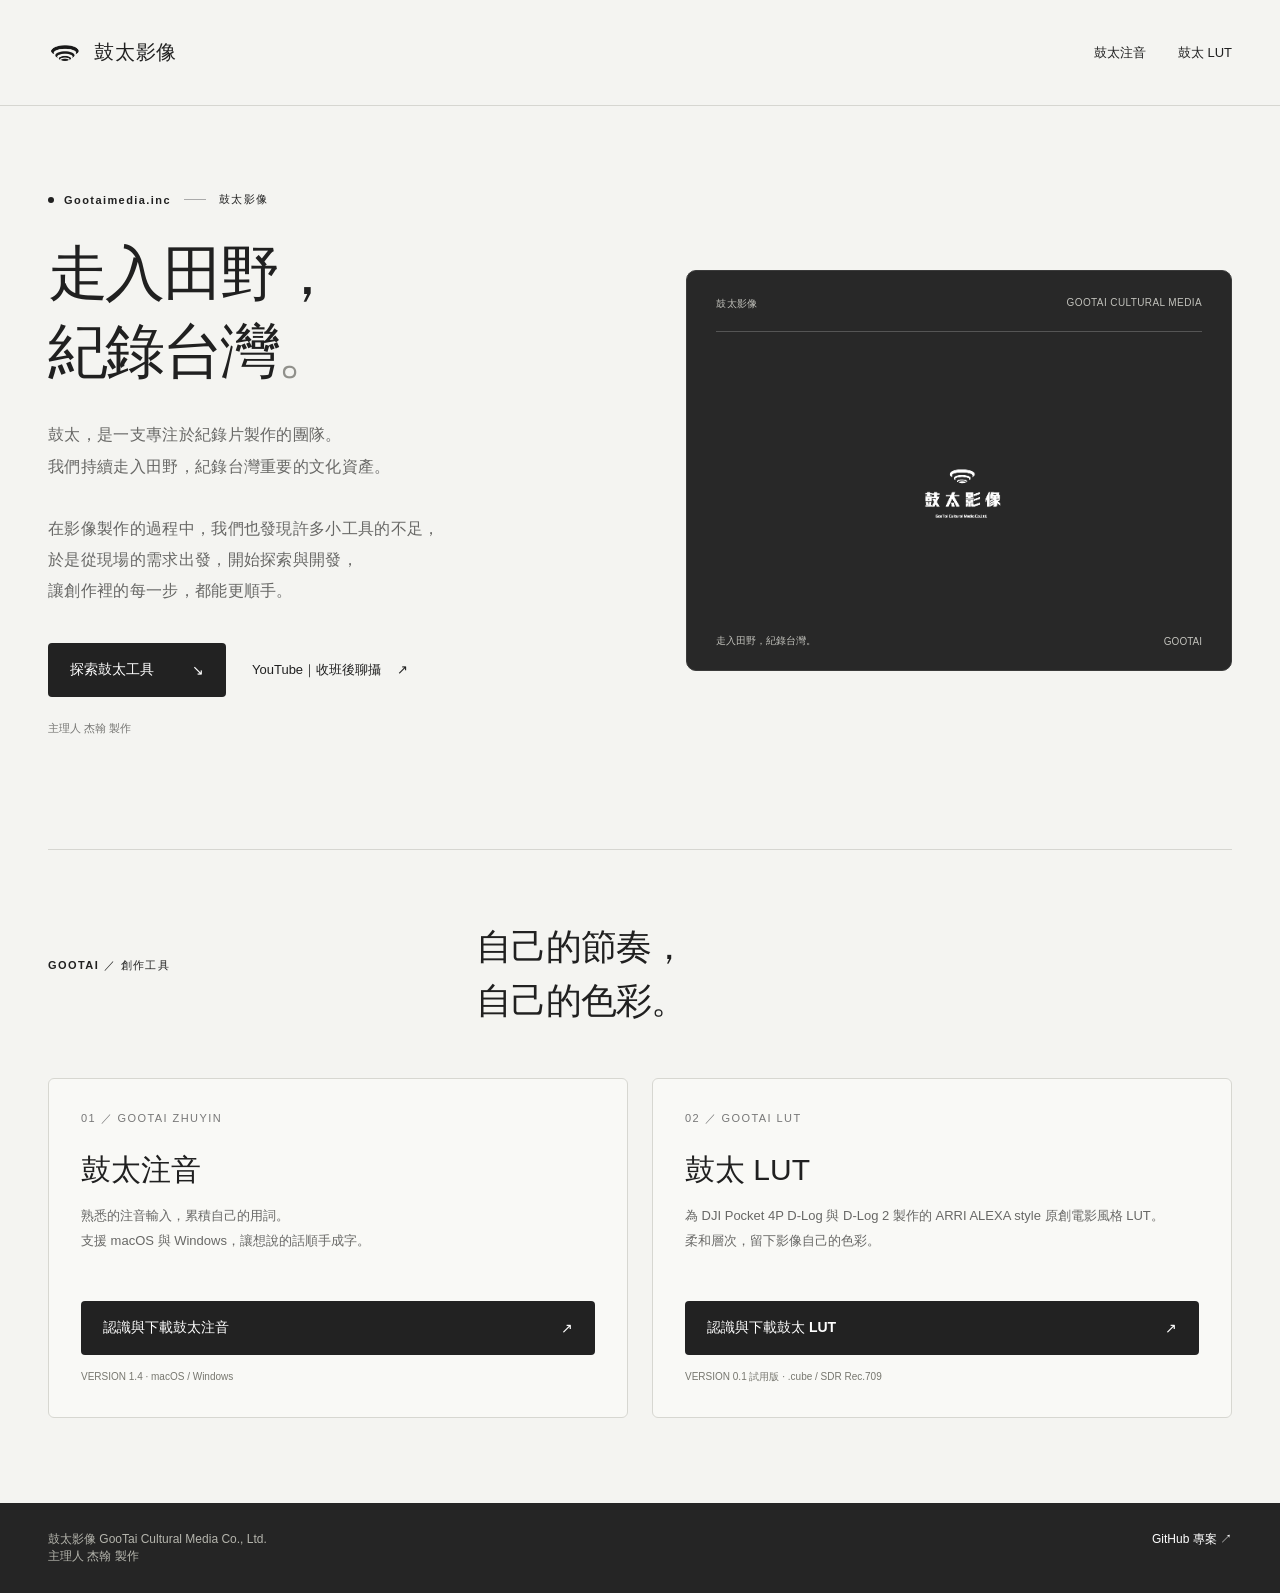
==== commit b1879542: "Update documentary copy and YouTube channel link" ====
--- a/index.html
+++ b/index.html
@@ -1,5 +1,5 @@
-<!doctype html><html lang="zh-Hant"><head><meta charset="utf-8"><meta name="viewport" content="width=device-width, initial-scale=1"><title>Gootaimedia.inc 鼓太影像 — 鼓太注音與鼓太 LUT</title><meta name="description" content="鼓太影像 GooTai Cultural Media：從文字到影像，探索鼓太注音輸入法與鼓太 LUT 電影風格調色工具。"><link rel="stylesheet" href="style.css"><style>.brand-hero{background:#202020;color:#fff;text-align:center;padding:76px 24px 70px}.brand-original{width:min(330px,65vw);height:auto;display:block;margin:0 auto 32px}.brand-hero h1{font-size:clamp(34px,5vw,56px);margin-bottom:18px}.brand-hero .lead{color:#c1c1bb;margin:0}.brand-hero .eyebrow{justify-content:center;color:#b5b5ad;margin-bottom:22px}.products{padding:70px 0 85px}.products>.section-top{grid-template-columns:1fr 2fr}.product-tile{display:flex;flex-direction:column;min-height:340px}.product-tile .platform-detail{flex:1}.product-tile h3{font-size:30px}.tile-label{font-size:11px;letter-spacing:.13em;color:#777;margin:0 0 24px}.home-foot{display:flex;justify-content:space-between;gap:24px;padding:28px 0;font-size:12px;color:#b5b5ad}.home-foot a{color:#fff}@media(max-width:680px){.header{height:auto;min-height:86px;padding-top:18px;padding-bottom:18px;flex-wrap:wrap;gap:18px}.header nav{display:flex;font-size:12px;gap:22px}.brand-hero{padding:50px 24px}.products{padding:45px 0}.home-foot{flex-direction:column;gap:12px}.product-tile{min-height:300px}}</style></head><body>
+<!doctype html><html lang="zh-Hant"><head><meta charset="utf-8"><meta name="viewport" content="width=device-width, initial-scale=1"><title>Gootaimedia.inc 鼓太影像 — 鼓太注音與鼓太 LUT</title><meta name="description" content="鼓太專注於紀錄片製作，持續走入田野，紀錄台灣重要的文化資產，也從影像製作現場的需求出發，開發實用的創作工具。"><link rel="stylesheet" href="style.css"><style>.brand-hero{background:#202020;color:#fff;text-align:center;padding:76px 24px 70px}.brand-original{width:min(330px,65vw);height:auto;display:block;margin:0 auto 32px}.brand-hero h1{font-size:clamp(34px,5vw,56px);margin-bottom:18px}.brand-hero .lead{color:#c1c1bb;margin:0}.brand-hero .eyebrow{justify-content:center;color:#b5b5ad;margin-bottom:22px}.products{padding:70px 0 85px}.products>.section-top{grid-template-columns:1fr 2fr}.product-tile{display:flex;flex-direction:column;min-height:340px}.product-tile .platform-detail{flex:1}.product-tile h3{font-size:30px}.tile-label{font-size:11px;letter-spacing:.13em;color:#777;margin:0 0 24px}.home-foot{display:flex;justify-content:space-between;gap:24px;padding:28px 0;font-size:12px;color:#b5b5ad}.home-foot a{color:#fff}@media(max-width:680px){.header{height:auto;min-height:86px;padding-top:18px;padding-bottom:18px;flex-wrap:wrap;gap:18px}.header nav{display:flex;font-size:12px;gap:22px}.brand-hero{padding:50px 24px}.products{padding:45px 0}.home-foot{flex-direction:column;gap:12px}.product-tile{min-height:300px}}@media(max-width:680px){.header nav a{display:block}.hero-actions{flex-wrap:wrap;gap:18px}.lead br{display:none}}</style></head><body>
 <header class="header"><a class="product" href="./" aria-label="鼓太影像首頁"><img src="assets/gootai-mark.png" width="34" height="34" alt=""><span>鼓太影像</span></a><nav aria-label="主要導覽"><a href="zhuyin/">鼓太注音</a><a href="lut/">鼓太 LUT</a></nav></header>
-<main><section class="hero wrap"><div class="hero-copy"><p class="eyebrow"><span class="dot"></span> Gootaimedia.inc <span class="eyebrow-line"></span> 鼓太影像</p><h1>從文字，<br>到影像<span class="period">。</span></h1><p class="lead">把創作裡的日常，做得更順手。<br>自己的輸入節奏，自己的影像色彩。</p><div class="hero-actions"><a class="button dark" href="#products">探索鼓太工具 <span aria-hidden="true">↘</span></a></div><p class="system-note">鼓太注音 · 鼓太 LUT</p></div><div class="hero-visual" style="background:#282828;border-color:#3b3b3b"><div class="visual-top" style="color:#c1c1bb;border-color:#555"><span>鼓太影像</span><span>GOOTAI CULTURAL MEDIA</span></div><img class="brand-original" style="margin:34px auto 24px;width:min(260px,75%)" src="assets/gootai-brand-white.png" width="1314" height="1234" alt="鼓太影像 GooTai Cultural Media Co., Ltd. 原版 Logo 與標準字"><div class="preview-bottom" style="color:#c1c1bb"><span>從文字，到影像。</span><span>GOOTAI</span></div></div></section>
+<main><section class="hero wrap"><div class="hero-copy"><p class="eyebrow"><span class="dot"></span> Gootaimedia.inc <span class="eyebrow-line"></span> 鼓太影像</p><h1>走入田野，<br>紀錄台灣<span class="period">。</span></h1><p class="lead">鼓太，是一支專注於紀錄片製作的團隊。<br>我們持續走入田野，紀錄台灣重要的文化資產。<br><br>在影像製作的過程中，我們也發現許多小工具的不足，<br>於是從現場的需求出發，開始探索與開發，<br>讓創作裡的每一步，都能更順手。</p><div class="hero-actions"><a class="button dark" href="#products">探索鼓太工具 <span aria-hidden="true">↘</span></a><a class="text-link" href="https://www.youtube.com/@cjeihantalkaboutfilm" target="_blank" rel="noopener noreferrer">YouTube｜收班後聊攝 <span aria-hidden="true">↗</span></a></div><p class="system-note">主理人 杰翰 製作</p></div><div class="hero-visual" style="background:#282828;border-color:#3b3b3b"><div class="visual-top" style="color:#c1c1bb;border-color:#555"><span>鼓太影像</span><span>GOOTAI CULTURAL MEDIA</span></div><img class="brand-original" style="margin:34px auto 24px;width:min(260px,75%)" src="assets/gootai-brand-white.png" width="1314" height="1234" alt="鼓太影像 GooTai Cultural Media Co., Ltd. 原版 Logo 與標準字"><div class="preview-bottom" style="color:#c1c1bb"><span>走入田野，紀錄台灣。</span><span>GOOTAI</span></div></div></section>
 <section class="products features wrap" id="products"><div class="section-top"><p class="eyebrow">GOOTAI ／ 創作工具</p><h2>自己的節奏，<br>自己的色彩。</h2></div><div class="download-grid"><article class="download-card product-tile"><p class="tile-label">01 ／ GOOTAI ZHUYIN</p><h3>鼓太注音</h3><p class="platform-detail">熟悉的注音輸入，累積自己的用詞。<br>支援 macOS 與 Windows，讓想說的話順手成字。</p><a class="button dark" href="zhuyin/">認識與下載鼓太注音 <span aria-hidden="true">↗</span></a><p class="file-note">VERSION 1.4 · macOS / Windows</p></article><article class="download-card product-tile"><p class="tile-label">02 ／ GOOTAI LUT</p><h3>鼓太 LUT</h3><p class="platform-detail">為 DJI Pocket 4P D-Log 與 D-Log 2 製作的 ARRI ALEXA style 原創電影風格 LUT。<br>柔和層次，留下影像自己的色彩。</p><a class="button dark" href="lut/">認識與下載鼓太 LUT <span aria-hidden="true">↗</span></a><p class="file-note">VERSION 0.1 試用版 · .cube / SDR Rec.709</p></article></div></section></main>
-<footer><div class="wrap home-foot"><span>鼓太影像 GooTai Cultural Media Co., Ltd.</span><a href="https://github.com/jeihan101/gootai-zhuyin">GitHub 專案 ↗</a></div></footer></body></html>+<footer><div class="wrap home-foot"><span>鼓太影像 GooTai Cultural Media Co., Ltd.<br>主理人 杰翰 製作</span><a href="https://github.com/jeihan101/gootai-zhuyin">GitHub 專案 ↗</a></div></footer></body></html>
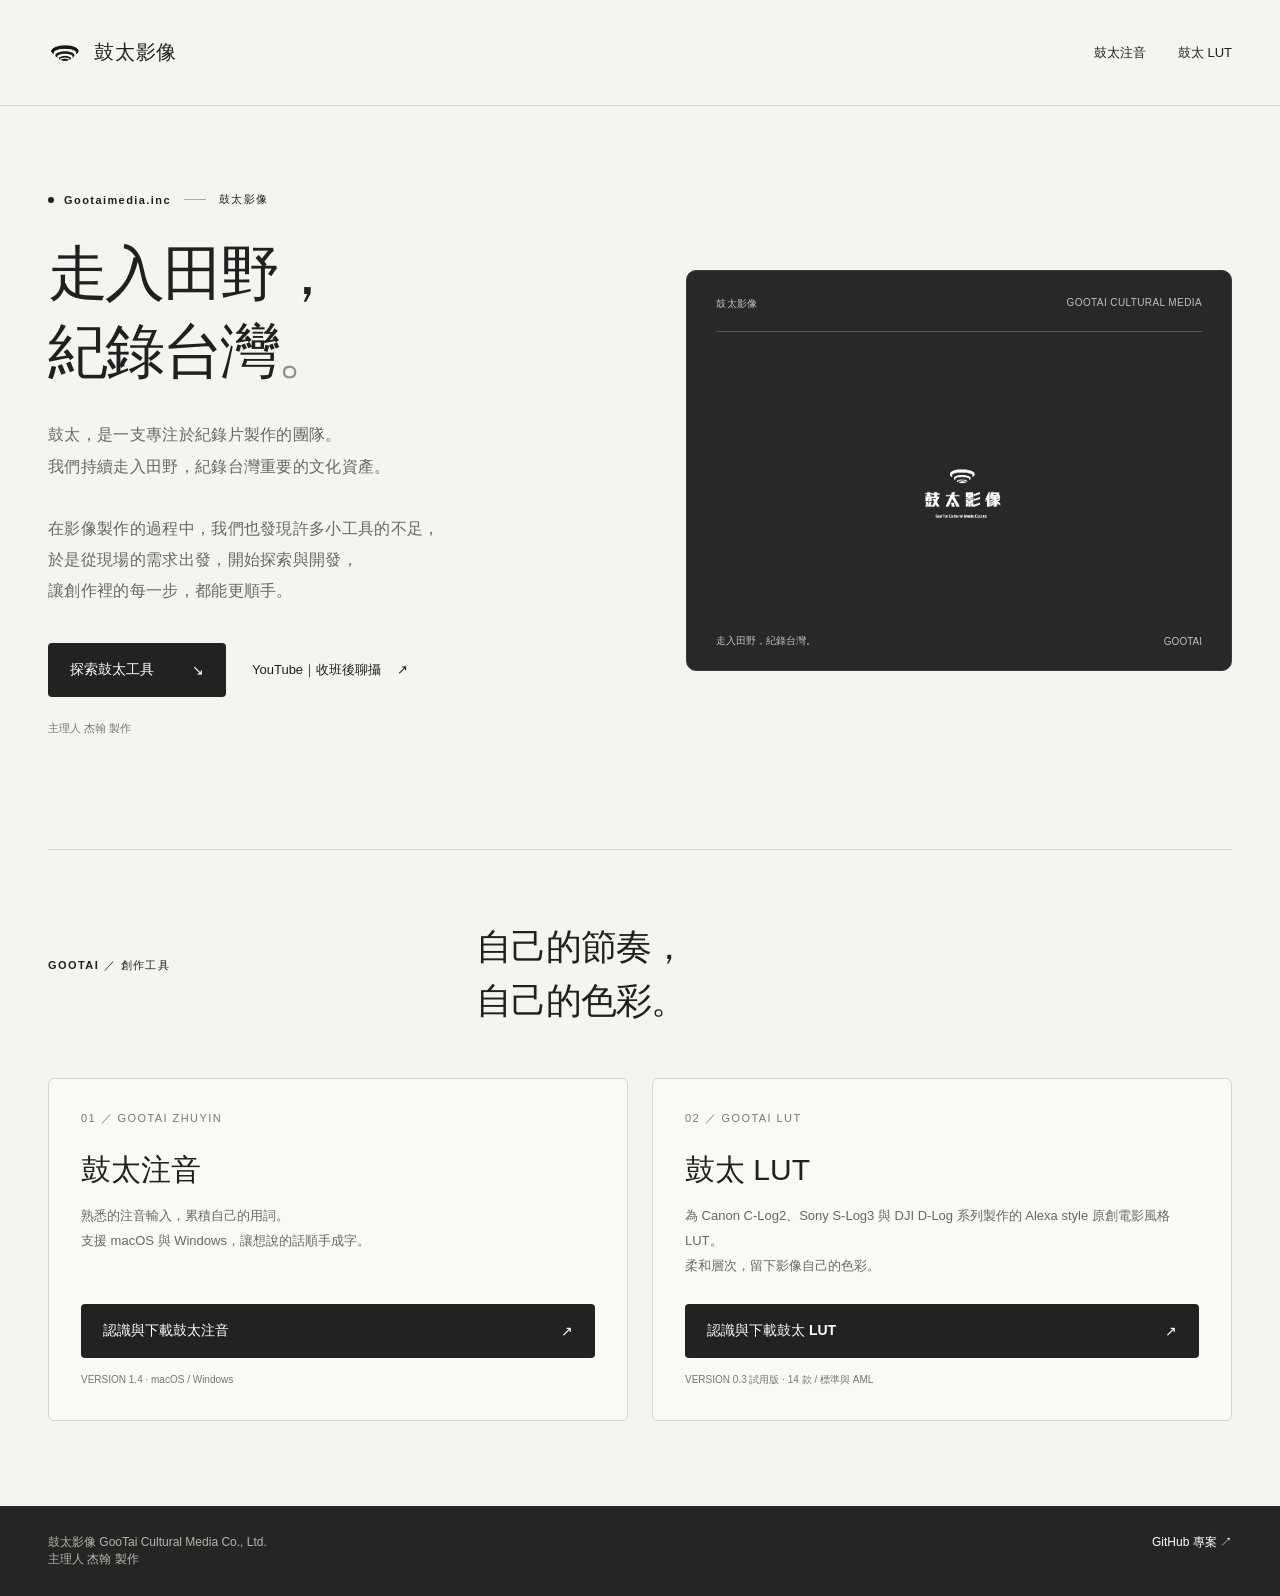
==== commit 30d3e78c: "Update homepage for full Gootai Alexa LUT range" ====
--- a/index.html
+++ b/index.html
@@ -1,5 +1,5 @@
 <!doctype html><html lang="zh-Hant"><head><meta charset="utf-8"><meta name="viewport" content="width=device-width, initial-scale=1"><title>Gootaimedia.inc 鼓太影像 — 鼓太注音與鼓太 LUT</title><meta name="description" content="鼓太專注於紀錄片製作，持續走入田野，紀錄台灣重要的文化資產，也從影像製作現場的需求出發，開發實用的創作工具。"><link rel="stylesheet" href="style.css"><style>.brand-hero{background:#202020;color:#fff;text-align:center;padding:76px 24px 70px}.brand-original{width:min(330px,65vw);height:auto;display:block;margin:0 auto 32px}.brand-hero h1{font-size:clamp(34px,5vw,56px);margin-bottom:18px}.brand-hero .lead{color:#c1c1bb;margin:0}.brand-hero .eyebrow{justify-content:center;color:#b5b5ad;margin-bottom:22px}.products{padding:70px 0 85px}.products>.section-top{grid-template-columns:1fr 2fr}.product-tile{display:flex;flex-direction:column;min-height:340px}.product-tile .platform-detail{flex:1}.product-tile h3{font-size:30px}.tile-label{font-size:11px;letter-spacing:.13em;color:#777;margin:0 0 24px}.home-foot{display:flex;justify-content:space-between;gap:24px;padding:28px 0;font-size:12px;color:#b5b5ad}.home-foot a{color:#fff}@media(max-width:680px){.header{height:auto;min-height:86px;padding-top:18px;padding-bottom:18px;flex-wrap:wrap;gap:18px}.header nav{display:flex;font-size:12px;gap:22px}.brand-hero{padding:50px 24px}.products{padding:45px 0}.home-foot{flex-direction:column;gap:12px}.product-tile{min-height:300px}}@media(max-width:680px){.header nav a{display:block}.hero-actions{flex-wrap:wrap;gap:18px}.lead br{display:none}}</style></head><body>
 <header class="header"><a class="product" href="./" aria-label="鼓太影像首頁"><img src="assets/gootai-mark.png" width="34" height="34" alt=""><span>鼓太影像</span></a><nav aria-label="主要導覽"><a href="zhuyin/">鼓太注音</a><a href="lut/">鼓太 LUT</a></nav></header>
 <main><section class="hero wrap"><div class="hero-copy"><p class="eyebrow"><span class="dot"></span> Gootaimedia.inc <span class="eyebrow-line"></span> 鼓太影像</p><h1>走入田野，<br>紀錄台灣<span class="period">。</span></h1><p class="lead">鼓太，是一支專注於紀錄片製作的團隊。<br>我們持續走入田野，紀錄台灣重要的文化資產。<br><br>在影像製作的過程中，我們也發現許多小工具的不足，<br>於是從現場的需求出發，開始探索與開發，<br>讓創作裡的每一步，都能更順手。</p><div class="hero-actions"><a class="button dark" href="#products">探索鼓太工具 <span aria-hidden="true">↘</span></a><a class="text-link" href="https://www.youtube.com/@cjeihantalkaboutfilm" target="_blank" rel="noopener noreferrer">YouTube｜收班後聊攝 <span aria-hidden="true">↗</span></a></div><p class="system-note">主理人 杰翰 製作</p></div><div class="hero-visual" style="background:#282828;border-color:#3b3b3b"><div class="visual-top" style="color:#c1c1bb;border-color:#555"><span>鼓太影像</span><span>GOOTAI CULTURAL MEDIA</span></div><img class="brand-original" style="margin:34px auto 24px;width:min(260px,75%)" src="assets/gootai-brand-white.png" width="1314" height="1234" alt="鼓太影像 GooTai Cultural Media Co., Ltd. 原版 Logo 與標準字"><div class="preview-bottom" style="color:#c1c1bb"><span>走入田野，紀錄台灣。</span><span>GOOTAI</span></div></div></section>
-<section class="products features wrap" id="products"><div class="section-top"><p class="eyebrow">GOOTAI ／ 創作工具</p><h2>自己的節奏，<br>自己的色彩。</h2></div><div class="download-grid"><article class="download-card product-tile"><p class="tile-label">01 ／ GOOTAI ZHUYIN</p><h3>鼓太注音</h3><p class="platform-detail">熟悉的注音輸入，累積自己的用詞。<br>支援 macOS 與 Windows，讓想說的話順手成字。</p><a class="button dark" href="zhuyin/">認識與下載鼓太注音 <span aria-hidden="true">↗</span></a><p class="file-note">VERSION 1.4 · macOS / Windows</p></article><article class="download-card product-tile"><p class="tile-label">02 ／ GOOTAI LUT</p><h3>鼓太 LUT</h3><p class="platform-detail">為 DJI Pocket 4P D-Log 與 D-Log 2 製作的 ARRI ALEXA style 原創電影風格 LUT。<br>柔和層次，留下影像自己的色彩。</p><a class="button dark" href="lut/">認識與下載鼓太 LUT <span aria-hidden="true">↗</span></a><p class="file-note">VERSION 0.1 試用版 · .cube / SDR Rec.709</p></article></div></section></main>
+<section class="products features wrap" id="products"><div class="section-top"><p class="eyebrow">GOOTAI ／ 創作工具</p><h2>自己的節奏，<br>自己的色彩。</h2></div><div class="download-grid"><article class="download-card product-tile"><p class="tile-label">01 ／ GOOTAI ZHUYIN</p><h3>鼓太注音</h3><p class="platform-detail">熟悉的注音輸入，累積自己的用詞。<br>支援 macOS 與 Windows，讓想說的話順手成字。</p><a class="button dark" href="zhuyin/">認識與下載鼓太注音 <span aria-hidden="true">↗</span></a><p class="file-note">VERSION 1.4 · macOS / Windows</p></article><article class="download-card product-tile"><p class="tile-label">02 ／ GOOTAI LUT</p><h3>鼓太 LUT</h3><p class="platform-detail">為 Canon C-Log2、Sony S-Log3 與 DJI D-Log 系列製作的 Alexa style 原創電影風格 LUT。<br>柔和層次，留下影像自己的色彩。</p><a class="button dark" href="lut/">認識與下載鼓太 LUT <span aria-hidden="true">↗</span></a><p class="file-note">VERSION 0.3 試用版 · 14 款 / 標準與 AML</p></article></div></section></main>
 <footer><div class="wrap home-foot"><span>鼓太影像 GooTai Cultural Media Co., Ltd.<br>主理人 杰翰 製作</span><a href="https://github.com/jeihan101/gootai-zhuyin">GitHub 專案 ↗</a></div></footer></body></html>
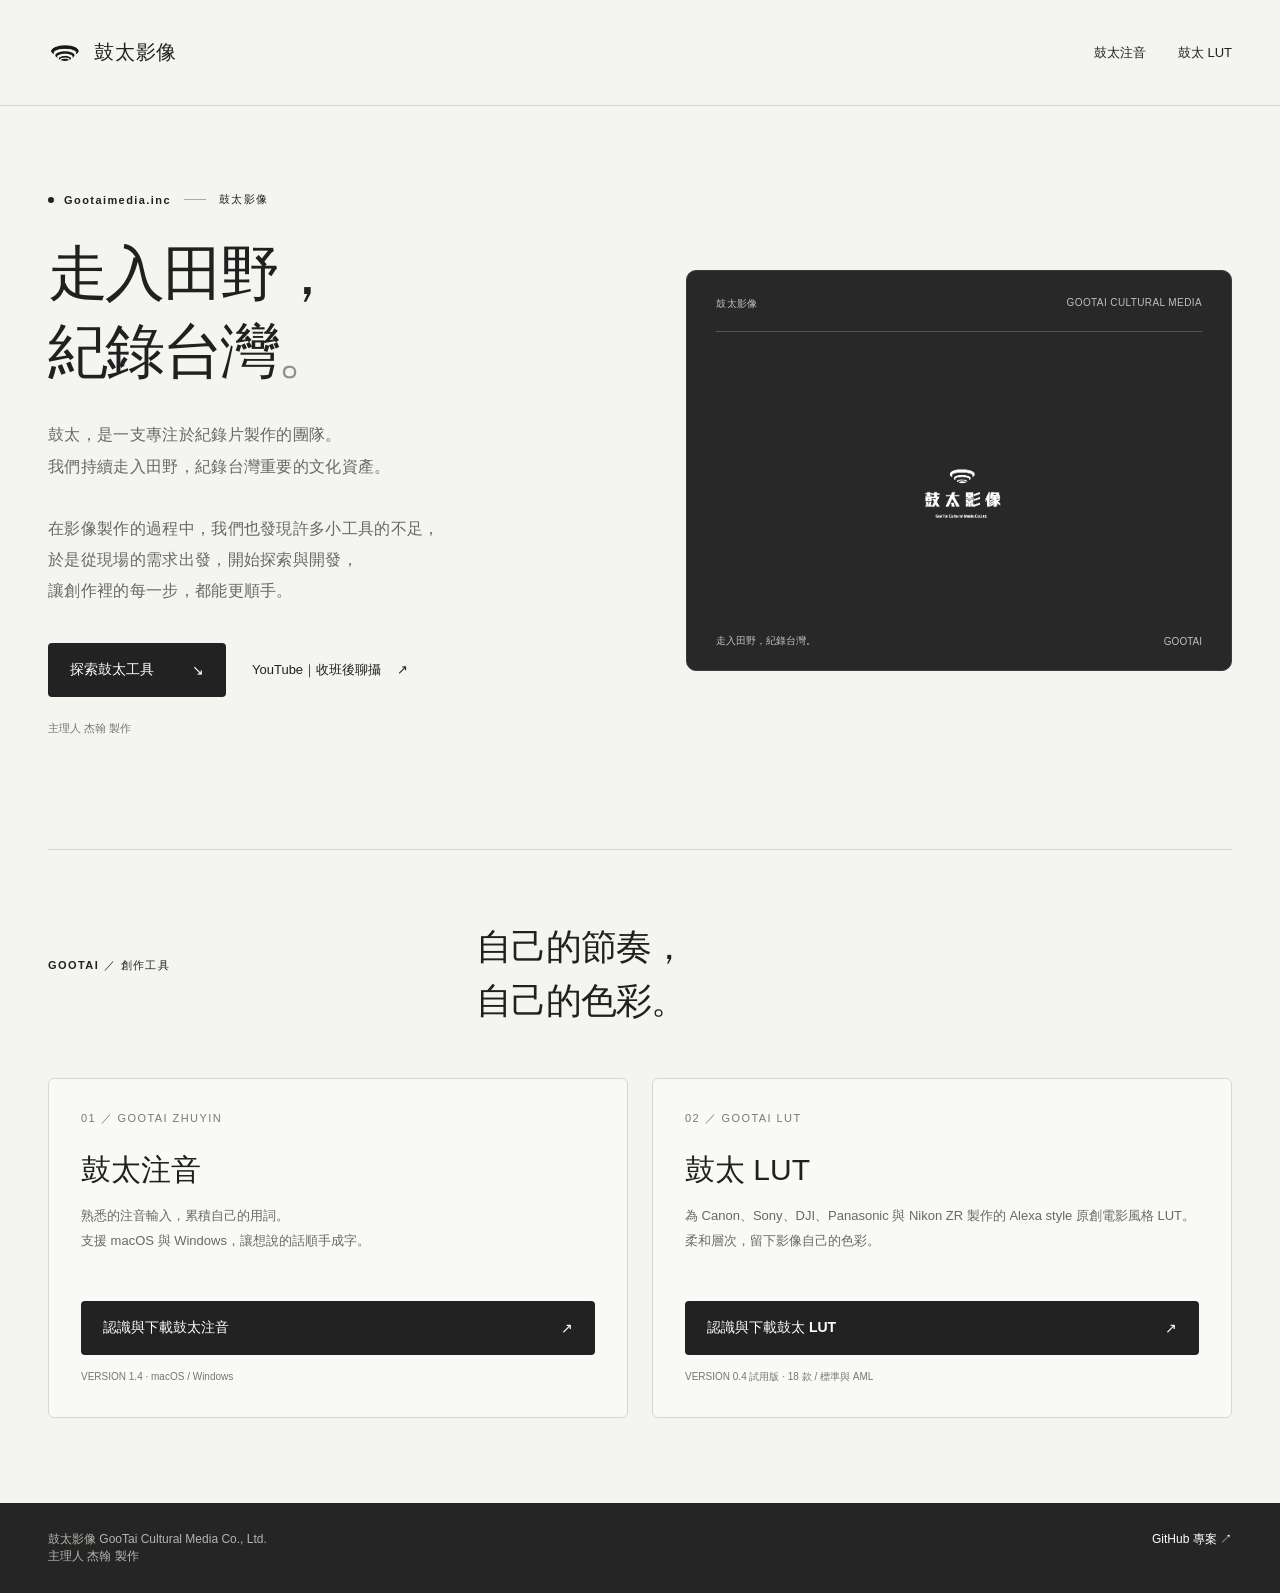
==== commit 5ef80d98: "Update homepage for Panasonic and Nikon LUTs" ====
--- a/index.html
+++ b/index.html
@@ -1,5 +1,5 @@
 <!doctype html><html lang="zh-Hant"><head><meta charset="utf-8"><meta name="viewport" content="width=device-width, initial-scale=1"><title>Gootaimedia.inc 鼓太影像 — 鼓太注音與鼓太 LUT</title><meta name="description" content="鼓太專注於紀錄片製作，持續走入田野，紀錄台灣重要的文化資產，也從影像製作現場的需求出發，開發實用的創作工具。"><link rel="stylesheet" href="style.css"><style>.brand-hero{background:#202020;color:#fff;text-align:center;padding:76px 24px 70px}.brand-original{width:min(330px,65vw);height:auto;display:block;margin:0 auto 32px}.brand-hero h1{font-size:clamp(34px,5vw,56px);margin-bottom:18px}.brand-hero .lead{color:#c1c1bb;margin:0}.brand-hero .eyebrow{justify-content:center;color:#b5b5ad;margin-bottom:22px}.products{padding:70px 0 85px}.products>.section-top{grid-template-columns:1fr 2fr}.product-tile{display:flex;flex-direction:column;min-height:340px}.product-tile .platform-detail{flex:1}.product-tile h3{font-size:30px}.tile-label{font-size:11px;letter-spacing:.13em;color:#777;margin:0 0 24px}.home-foot{display:flex;justify-content:space-between;gap:24px;padding:28px 0;font-size:12px;color:#b5b5ad}.home-foot a{color:#fff}@media(max-width:680px){.header{height:auto;min-height:86px;padding-top:18px;padding-bottom:18px;flex-wrap:wrap;gap:18px}.header nav{display:flex;font-size:12px;gap:22px}.brand-hero{padding:50px 24px}.products{padding:45px 0}.home-foot{flex-direction:column;gap:12px}.product-tile{min-height:300px}}@media(max-width:680px){.header nav a{display:block}.hero-actions{flex-wrap:wrap;gap:18px}.lead br{display:none}}</style></head><body>
 <header class="header"><a class="product" href="./" aria-label="鼓太影像首頁"><img src="assets/gootai-mark.png" width="34" height="34" alt=""><span>鼓太影像</span></a><nav aria-label="主要導覽"><a href="zhuyin/">鼓太注音</a><a href="lut/">鼓太 LUT</a></nav></header>
 <main><section class="hero wrap"><div class="hero-copy"><p class="eyebrow"><span class="dot"></span> Gootaimedia.inc <span class="eyebrow-line"></span> 鼓太影像</p><h1>走入田野，<br>紀錄台灣<span class="period">。</span></h1><p class="lead">鼓太，是一支專注於紀錄片製作的團隊。<br>我們持續走入田野，紀錄台灣重要的文化資產。<br><br>在影像製作的過程中，我們也發現許多小工具的不足，<br>於是從現場的需求出發，開始探索與開發，<br>讓創作裡的每一步，都能更順手。</p><div class="hero-actions"><a class="button dark" href="#products">探索鼓太工具 <span aria-hidden="true">↘</span></a><a class="text-link" href="https://www.youtube.com/@cjeihantalkaboutfilm" target="_blank" rel="noopener noreferrer">YouTube｜收班後聊攝 <span aria-hidden="true">↗</span></a></div><p class="system-note">主理人 杰翰 製作</p></div><div class="hero-visual" style="background:#282828;border-color:#3b3b3b"><div class="visual-top" style="color:#c1c1bb;border-color:#555"><span>鼓太影像</span><span>GOOTAI CULTURAL MEDIA</span></div><img class="brand-original" style="margin:34px auto 24px;width:min(260px,75%)" src="assets/gootai-brand-white.png" width="1314" height="1234" alt="鼓太影像 GooTai Cultural Media Co., Ltd. 原版 Logo 與標準字"><div class="preview-bottom" style="color:#c1c1bb"><span>走入田野，紀錄台灣。</span><span>GOOTAI</span></div></div></section>
-<section class="products features wrap" id="products"><div class="section-top"><p class="eyebrow">GOOTAI ／ 創作工具</p><h2>自己的節奏，<br>自己的色彩。</h2></div><div class="download-grid"><article class="download-card product-tile"><p class="tile-label">01 ／ GOOTAI ZHUYIN</p><h3>鼓太注音</h3><p class="platform-detail">熟悉的注音輸入，累積自己的用詞。<br>支援 macOS 與 Windows，讓想說的話順手成字。</p><a class="button dark" href="zhuyin/">認識與下載鼓太注音 <span aria-hidden="true">↗</span></a><p class="file-note">VERSION 1.4 · macOS / Windows</p></article><article class="download-card product-tile"><p class="tile-label">02 ／ GOOTAI LUT</p><h3>鼓太 LUT</h3><p class="platform-detail">為 Canon C-Log2、Sony S-Log3 與 DJI D-Log 系列製作的 Alexa style 原創電影風格 LUT。<br>柔和層次，留下影像自己的色彩。</p><a class="button dark" href="lut/">認識與下載鼓太 LUT <span aria-hidden="true">↗</span></a><p class="file-note">VERSION 0.3 試用版 · 14 款 / 標準與 AML</p></article></div></section></main>
+<section class="products features wrap" id="products"><div class="section-top"><p class="eyebrow">GOOTAI ／ 創作工具</p><h2>自己的節奏，<br>自己的色彩。</h2></div><div class="download-grid"><article class="download-card product-tile"><p class="tile-label">01 ／ GOOTAI ZHUYIN</p><h3>鼓太注音</h3><p class="platform-detail">熟悉的注音輸入，累積自己的用詞。<br>支援 macOS 與 Windows，讓想說的話順手成字。</p><a class="button dark" href="zhuyin/">認識與下載鼓太注音 <span aria-hidden="true">↗</span></a><p class="file-note">VERSION 1.4 · macOS / Windows</p></article><article class="download-card product-tile"><p class="tile-label">02 ／ GOOTAI LUT</p><h3>鼓太 LUT</h3><p class="platform-detail">為 Canon、Sony、DJI、Panasonic 與 Nikon ZR 製作的 Alexa style 原創電影風格 LUT。<br>柔和層次，留下影像自己的色彩。</p><a class="button dark" href="lut/">認識與下載鼓太 LUT <span aria-hidden="true">↗</span></a><p class="file-note">VERSION 0.4 試用版 · 18 款 / 標準與 AML</p></article></div></section></main>
 <footer><div class="wrap home-foot"><span>鼓太影像 GooTai Cultural Media Co., Ltd.<br>主理人 杰翰 製作</span><a href="https://github.com/jeihan101/gootai-zhuyin">GitHub 專案 ↗</a></div></footer></body></html>
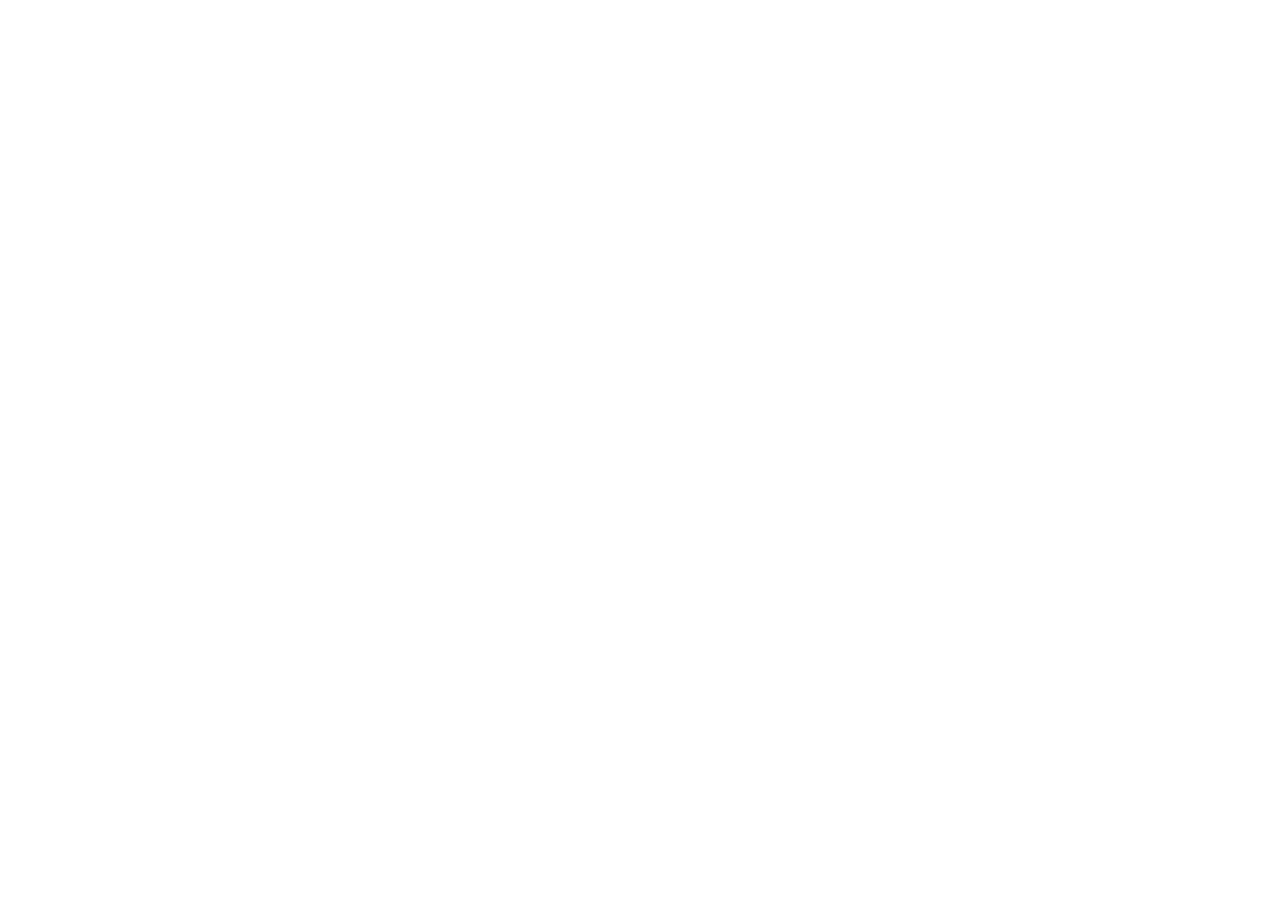
==== commit 6618042a: "Redirect media homepage while preserving Zhuyin and LUT URLs" ====
--- a/index.html
+++ b/index.html
@@ -1,5 +1 @@
-<!doctype html><html lang="zh-Hant"><head><meta charset="utf-8"><meta name="viewport" content="width=device-width, initial-scale=1"><title>Gootaimedia.inc 鼓太影像 — 鼓太注音與鼓太 LUT</title><meta name="description" content="鼓太專注於紀錄片製作，持續走入田野，紀錄台灣重要的文化資產，也從影像製作現場的需求出發，開發實用的創作工具。"><link rel="stylesheet" href="style.css"><style>.brand-hero{background:#202020;color:#fff;text-align:center;padding:76px 24px 70px}.brand-original{width:min(330px,65vw);height:auto;display:block;margin:0 auto 32px}.brand-hero h1{font-size:clamp(34px,5vw,56px);margin-bottom:18px}.brand-hero .lead{color:#c1c1bb;margin:0}.brand-hero .eyebrow{justify-content:center;color:#b5b5ad;margin-bottom:22px}.products{padding:70px 0 85px}.products>.section-top{grid-template-columns:1fr 2fr}.product-tile{display:flex;flex-direction:column;min-height:340px}.product-tile .platform-detail{flex:1}.product-tile h3{font-size:30px}.tile-label{font-size:11px;letter-spacing:.13em;color:#777;margin:0 0 24px}.home-foot{display:flex;justify-content:space-between;gap:24px;padding:28px 0;font-size:12px;color:#b5b5ad}.home-foot a{color:#fff}@media(max-width:680px){.header{height:auto;min-height:86px;padding-top:18px;padding-bottom:18px;flex-wrap:wrap;gap:18px}.header nav{display:flex;font-size:12px;gap:22px}.brand-hero{padding:50px 24px}.products{padding:45px 0}.home-foot{flex-direction:column;gap:12px}.product-tile{min-height:300px}}@media(max-width:680px){.header nav a{display:block}.hero-actions{flex-wrap:wrap;gap:18px}.lead br{display:none}}</style></head><body>
-<header class="header"><a class="product" href="./" aria-label="鼓太影像首頁"><img src="assets/gootai-mark.png" width="34" height="34" alt=""><span>鼓太影像</span></a><nav aria-label="主要導覽"><a href="zhuyin/">鼓太注音</a><a href="lut/">鼓太 LUT</a></nav></header>
-<main><section class="hero wrap"><div class="hero-copy"><p class="eyebrow"><span class="dot"></span> Gootaimedia.inc <span class="eyebrow-line"></span> 鼓太影像</p><h1>走入田野，<br>紀錄台灣<span class="period">。</span></h1><p class="lead">鼓太，是一支專注於紀錄片製作的團隊。<br>我們持續走入田野，紀錄台灣重要的文化資產。<br><br>在影像製作的過程中，我們也發現許多小工具的不足，<br>於是從現場的需求出發，開始探索與開發，<br>讓創作裡的每一步，都能更順手。</p><div class="hero-actions"><a class="button dark" href="#products">探索鼓太工具 <span aria-hidden="true">↘</span></a><a class="text-link" href="https://www.youtube.com/@cjeihantalkaboutfilm" target="_blank" rel="noopener noreferrer">YouTube｜收班後聊攝 <span aria-hidden="true">↗</span></a></div><p class="system-note">主理人 杰翰 製作</p></div><div class="hero-visual" style="background:#282828;border-color:#3b3b3b"><div class="visual-top" style="color:#c1c1bb;border-color:#555"><span>鼓太影像</span><span>GOOTAI CULTURAL MEDIA</span></div><img class="brand-original" style="margin:34px auto 24px;width:min(260px,75%)" src="assets/gootai-brand-white.png" width="1314" height="1234" alt="鼓太影像 GooTai Cultural Media Co., Ltd. 原版 Logo 與標準字"><div class="preview-bottom" style="color:#c1c1bb"><span>走入田野，紀錄台灣。</span><span>GOOTAI</span></div></div></section>
-<section class="products features wrap" id="products"><div class="section-top"><p class="eyebrow">GOOTAI ／ 創作工具</p><h2>自己的節奏，<br>自己的色彩。</h2></div><div class="download-grid"><article class="download-card product-tile"><p class="tile-label">01 ／ GOOTAI ZHUYIN</p><h3>鼓太注音</h3><p class="platform-detail">熟悉的注音輸入，累積自己的用詞。<br>支援 macOS 與 Windows，讓想說的話順手成字。</p><a class="button dark" href="zhuyin/">認識與下載鼓太注音 <span aria-hidden="true">↗</span></a><p class="file-note">VERSION 1.4 · macOS / Windows</p></article><article class="download-card product-tile"><p class="tile-label">02 ／ GOOTAI LUT</p><h3>鼓太 LUT</h3><p class="platform-detail">為 Canon、Sony、DJI、Panasonic 與 Nikon ZR 製作的 Alexa style 原創電影風格 LUT。<br>柔和層次，留下影像自己的色彩。</p><a class="button dark" href="lut/">認識與下載鼓太 LUT <span aria-hidden="true">↗</span></a><p class="file-note">VERSION 0.4 試用版 · 18 款 / 標準與 AML</p></article></div></section></main>
-<footer><div class="wrap home-foot"><span>鼓太影像 GooTai Cultural Media Co., Ltd.<br>主理人 杰翰 製作</span><a href="https://github.com/jeihan101/gootai-zhuyin">GitHub 專案 ↗</a></div></footer></body></html>+<!doctype html><html lang="zh-Hant"><head><meta charset="utf-8"><meta name="viewport" content="width=device-width,initial-scale=1"><meta http-equiv="refresh" content="0;url=https://jeihan101.github.io/gootai-media/"><link rel="canonical" href="https://jeihan101.github.io/gootai-media/"><title>鼓太影像</title></head><body><p>鼓太影像入口已更新，<a href="https://jeihan101.github.io/gootai-media/">前往鼓太影像</a>。</p><p><a href="zhuyin/">鼓太注音</a> · <a href="lut/">鼓太 LUT</a></p></body></html>
